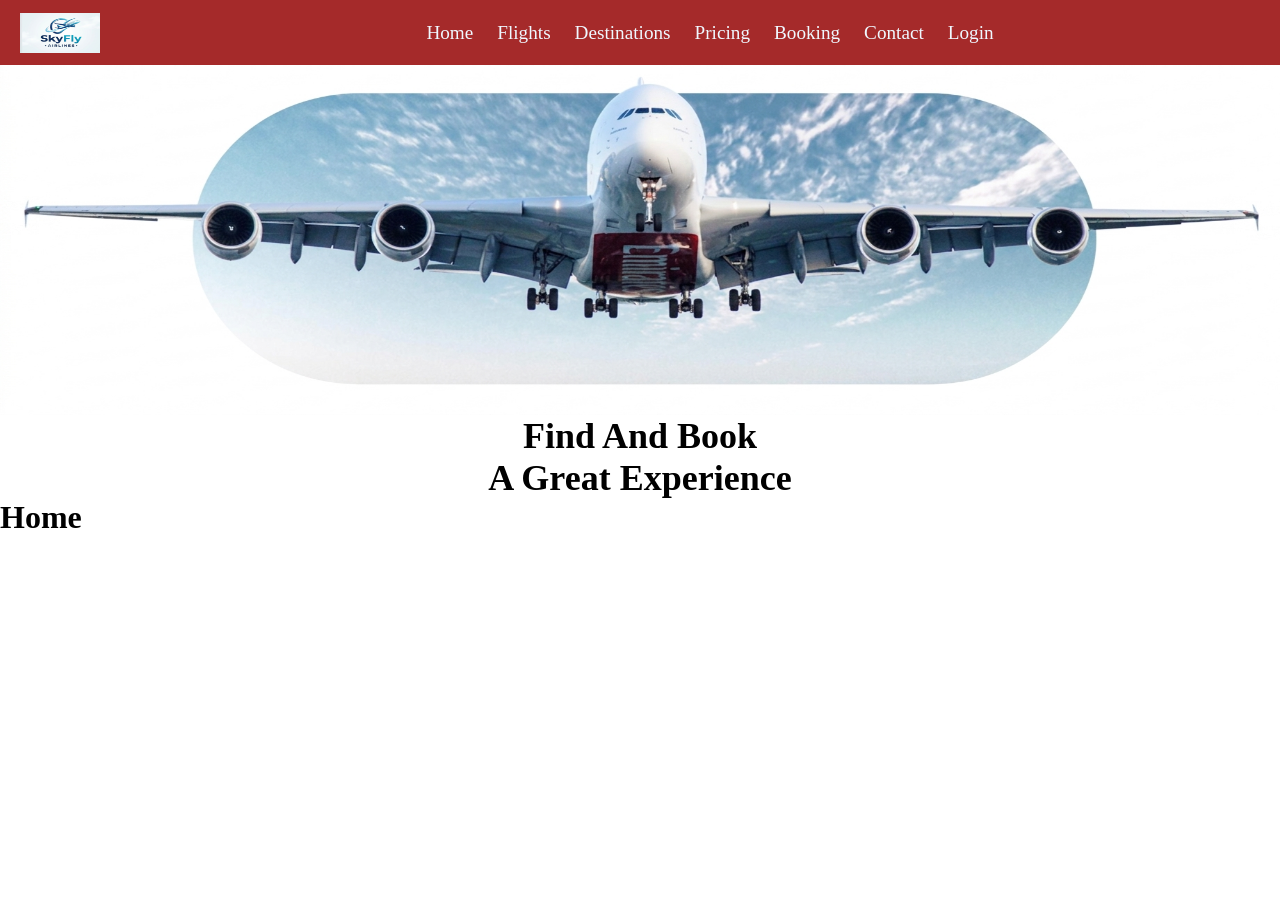
==== index.html @ 4ef372ad "hero section added" ====
<!DOCTYPE html>
<html lang="en">
<head>
    <meta charset="UTF-8">
    <meta name="viewport" content="width=device-width, initial-scale=1.0">
    <title>Document</title>
    <link rel="stylesheet" href="nav-css.css">
</head>
<body>
    <header class="header">
    <nav>
    <img class="h-im" src="images/Gemini_Generated_Image_tm512btm512btm51.png" alt="">
        <ul >
            <li><a href="index.html">Home</a></li>
            <li><a href="Flights.html">Flights</a></li>
            <li><a href="destinations.html">Destinations</a></li>
            <li><a href="pricing.html">Pricing</a></li>
            <li><a href="booking.html">Booking</a></li>
            <li><a href="contack.html">Contact</a></li>
            <li><a href="login.html">Login</a></li>
        </ul>
        
    </nav>
</header>
        <section class="hero">
            <div class="hero-img"><img src="images/airlines.png" alt=""></div>
            <div class="hero-txt"><h2>Find And Book <br>A Great Experience</h2></div>
        </section>

    <h1>Home</h1>
    <main>

    </main>
    <footer>

    </footer>
</body>
</html>
---- nav-css.css ----
nav ul{
display: flex;
list-style: none;
justify-content: center;
margin: auto;
height: 50px;
align-items: center;

}

nav ul li{
    margin: 12px;
    font-size: larger;

}
nav{
    display: flex;
    align-items: center;
    height:65px;
    background-color: brown;
    width: 100%;
    margin: 0px;
}
nav ul li a{
    text-decoration: none;
     color: aliceblue;
    
}


.h-im{
    height:40px;
    width: 80px;
    margin-left: 20px;
}

nav ul li:hover{
    background-color: rgb(131, 129, 129);
    
}

*{
 margin: 0;
}
.hero{
    display: flex;
    flex-direction: column;
}
.hero-img{
    flex: 1;
    display: flex;
    width: 100%;
    justify-content: center;


}
.hero-txt{
    flex: 1;
    text-align: center;
    font-size: x-large;

}

 section div img{
    height: 350px;
    width: 1400px
    
 }
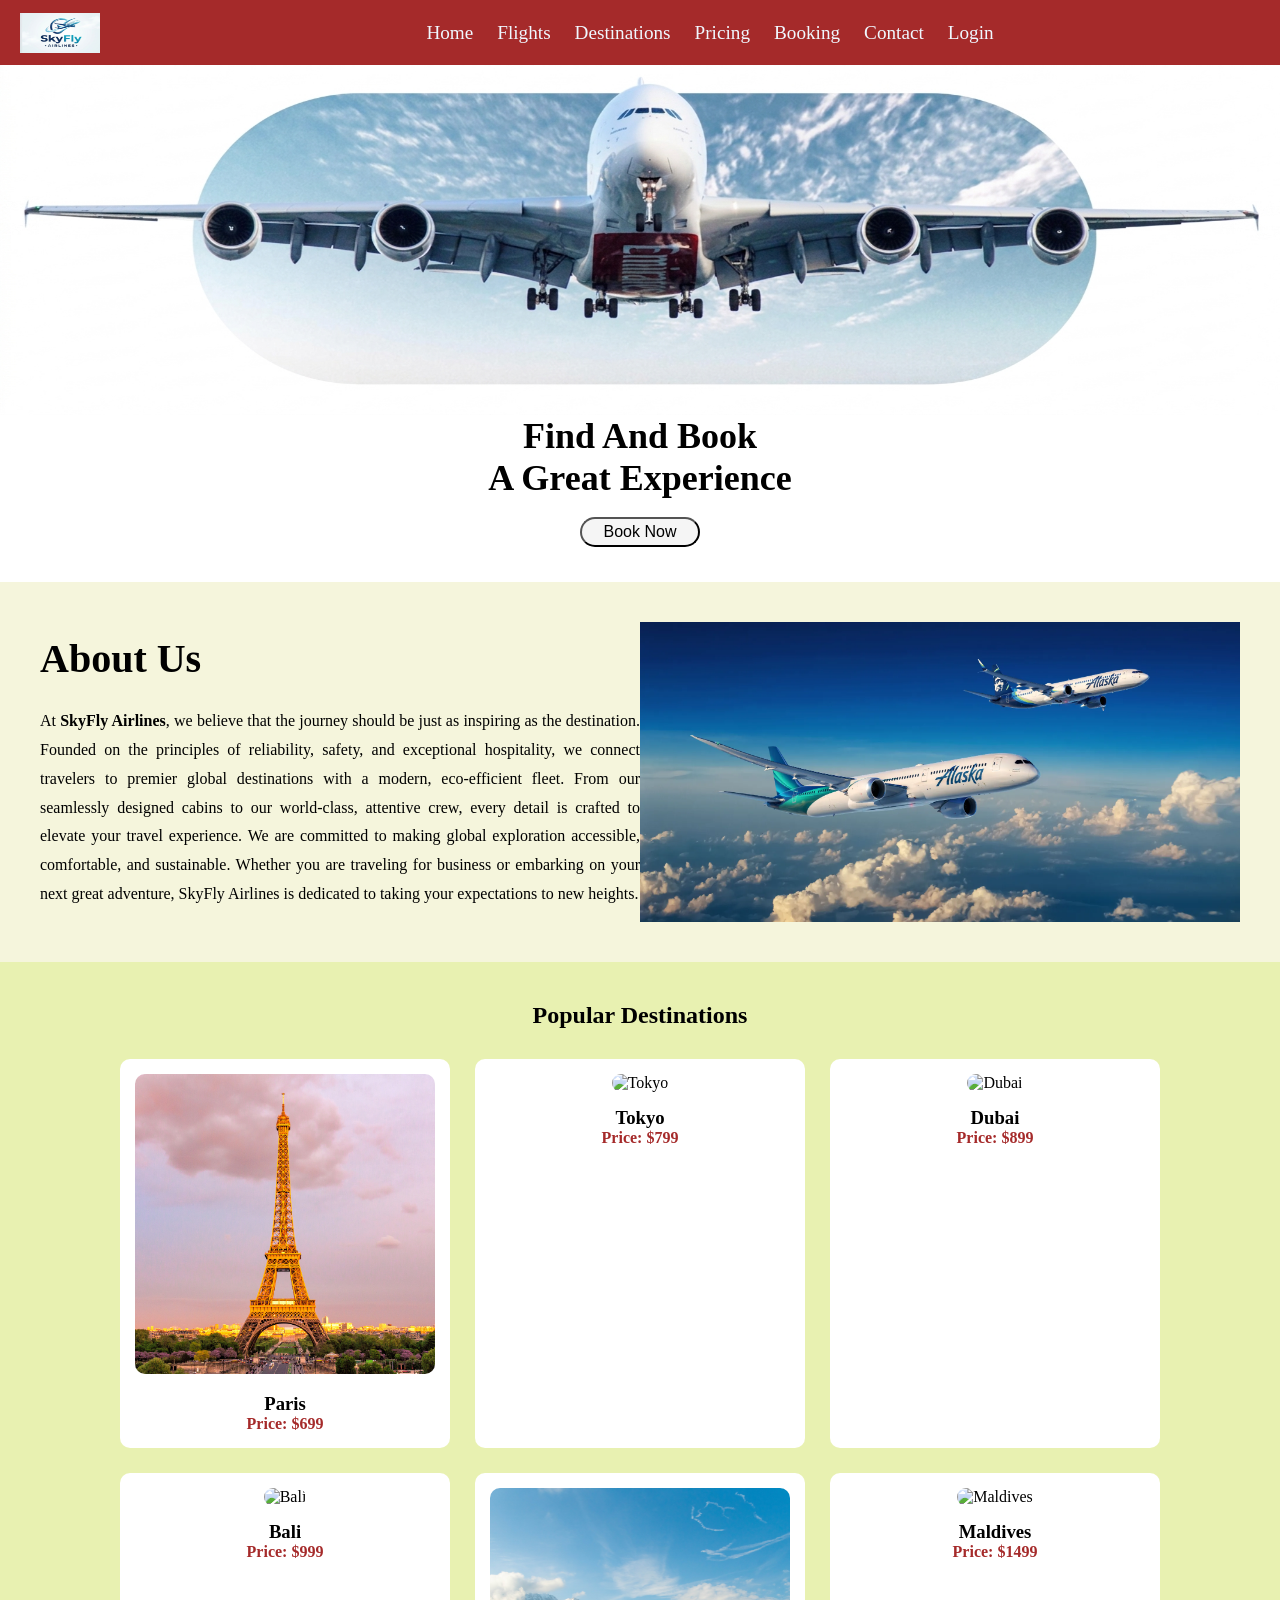
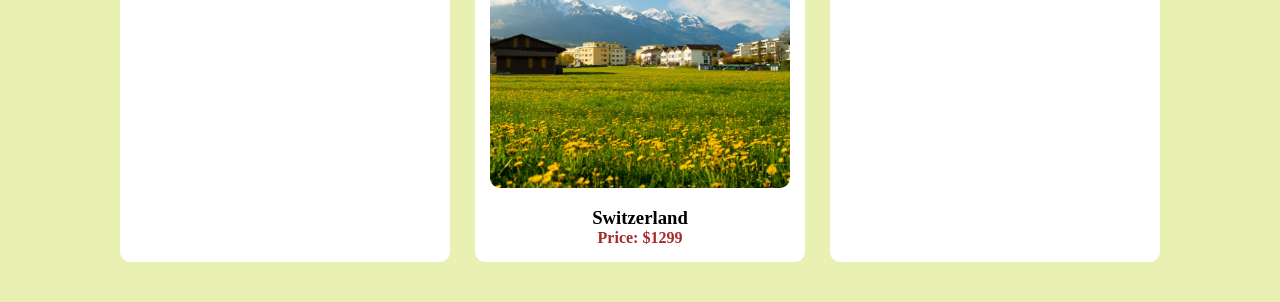
==== commit 42a6633f: "about and destination added" ====
--- a/index.html
+++ b/index.html
@@ -24,10 +24,68 @@
 </header>
         <section class="hero">
             <div class="hero-img"><img src="images/airlines.png" alt=""></div>
-            <div class="hero-txt"><h2>Find And Book <br>A Great Experience</h2></div>
+            <div class="hero-txt"><h2>Find And Book <br>A Great Experience</h2>
+            <button>Book Now</button></div>
         </section>
 
-    <h1>Home</h1>
+        <section class="about">
+
+            <div class="about-txt">
+                <h1>About Us</h1>
+                <p>At <strong>SkyFly Airlines</strong>, we believe that the journey should be just as inspiring as the destination. Founded on the principles of reliability, safety, and exceptional hospitality, we connect travelers to premier global destinations with a modern, eco-efficient fleet. From our seamlessly designed cabins to our world-class, attentive crew, every detail is crafted to elevate your travel experience. We are committed to making global exploration accessible, comfortable, and sustainable. Whether you are traveling for business or embarking on your next great adventure, SkyFly Airlines is dedicated to taking your expectations to new heights.</p>
+            </div>
+
+            <div class="about-img"><img src="images/329969_ASA_78710_73710_IF08099_HR_0126.jpg" alt=""></div>
+
+        </section>
+
+        <section class="destination">
+    <h1>Popular Destinations</h1>
+
+    <div class="destination-container">
+
+        <div class="card">
+            <img src="images/paris.png" alt="Paris">
+            <h3>Paris</h3>
+            <p>Price: $699</p>
+        </div>
+
+        <div class="card">
+            <img src="images/tokyo.png" alt="Tokyo">
+            <h3>Tokyo</h3>
+            <p>Price: $799</p>
+        </div>
+
+        <div class="card">
+            <img src="images/dubai.png" alt="Dubai">
+            <h3>Dubai</h3>
+            <p>Price: $899</p>
+        </div>
+
+        <div class="card">
+            <img src="images/bali.png" alt="Bali">
+            <h3>Bali</h3>
+            <p>Price: $999</p>
+        </div>
+
+        <div class="card">
+            <img src="images/Switzerlan.png" alt="Switzerland">
+            <h3>Switzerland</h3>
+            <p>Price: $1299</p>
+        </div>
+
+        <div class="card">
+            <img src="images/maldives.png" alt="Maldives">
+            <h3>Maldives</h3>
+            <p>Price: $1499</p>
+        </div>
+
+    </div>
+</section>
+<section class="flight">
+    
+</section>
+
     <main>
 
     </main>
--- a/nav-css.css
+++ b/nav-css.css
@@ -64,5 +64,95 @@
  section div img{
     height: 350px;
     width: 1400px
+ }
+
+  section div button{
+    background-color: whitesmoke;
+    border-radius: 30px;
+    cursor: pointer;
+    height: 30px;
+    width: 120px;
+    font-size: medium;
+    margin-top: 18px;
+  }
+  section div button:hover{
+    background-color: cornflowerblue;
+    color: aliceblue;
+  }
+
+  .about{
+    display: flex;
+    align-items: center;
+    padding: 40px;
+    background-color: beige;
+    margin-top: 35px;
+}
+
+.about-txt{
+    flex: 1;
+}
+
+.about-txt h1{
+    font-size: 40px;
+    margin-bottom: 25px;
+}
+
+.about-txt p{
+    max-width: 600px;
+    text-align: justify;
+    line-height: 1.8;
     
- }+}
+
+.about-img{
+    flex: 1;
+    display: flex;
+    justify-content: center;
+}
+
+.about-img img{
+    width: 600px;
+    height: 300px;
+    object-fit: cover;
+}
+
+.destination{
+    padding: 40px;
+    background-color: #e8f1b1;
+}
+
+.destination h1{
+    text-align: center;
+    margin-bottom: 30px;
+}
+
+.destination-container{
+    display: grid;
+    grid-template-columns: repeat(3, 330px);
+    justify-content: center;
+    gap: 25px;
+}
+
+.card{
+    background-color: white;
+    text-align: center;
+    padding: 15px;
+    border-radius: 10px;
+    width: 300px;
+}
+
+.card img{
+    width: 300px;
+    height: 300px;
+    object-fit: cover;
+    border-radius: 10px;
+}
+
+.card h3{
+    margin-top: 15px;
+}
+
+.card p{
+    color: brown;
+    font-weight: bold;
+}
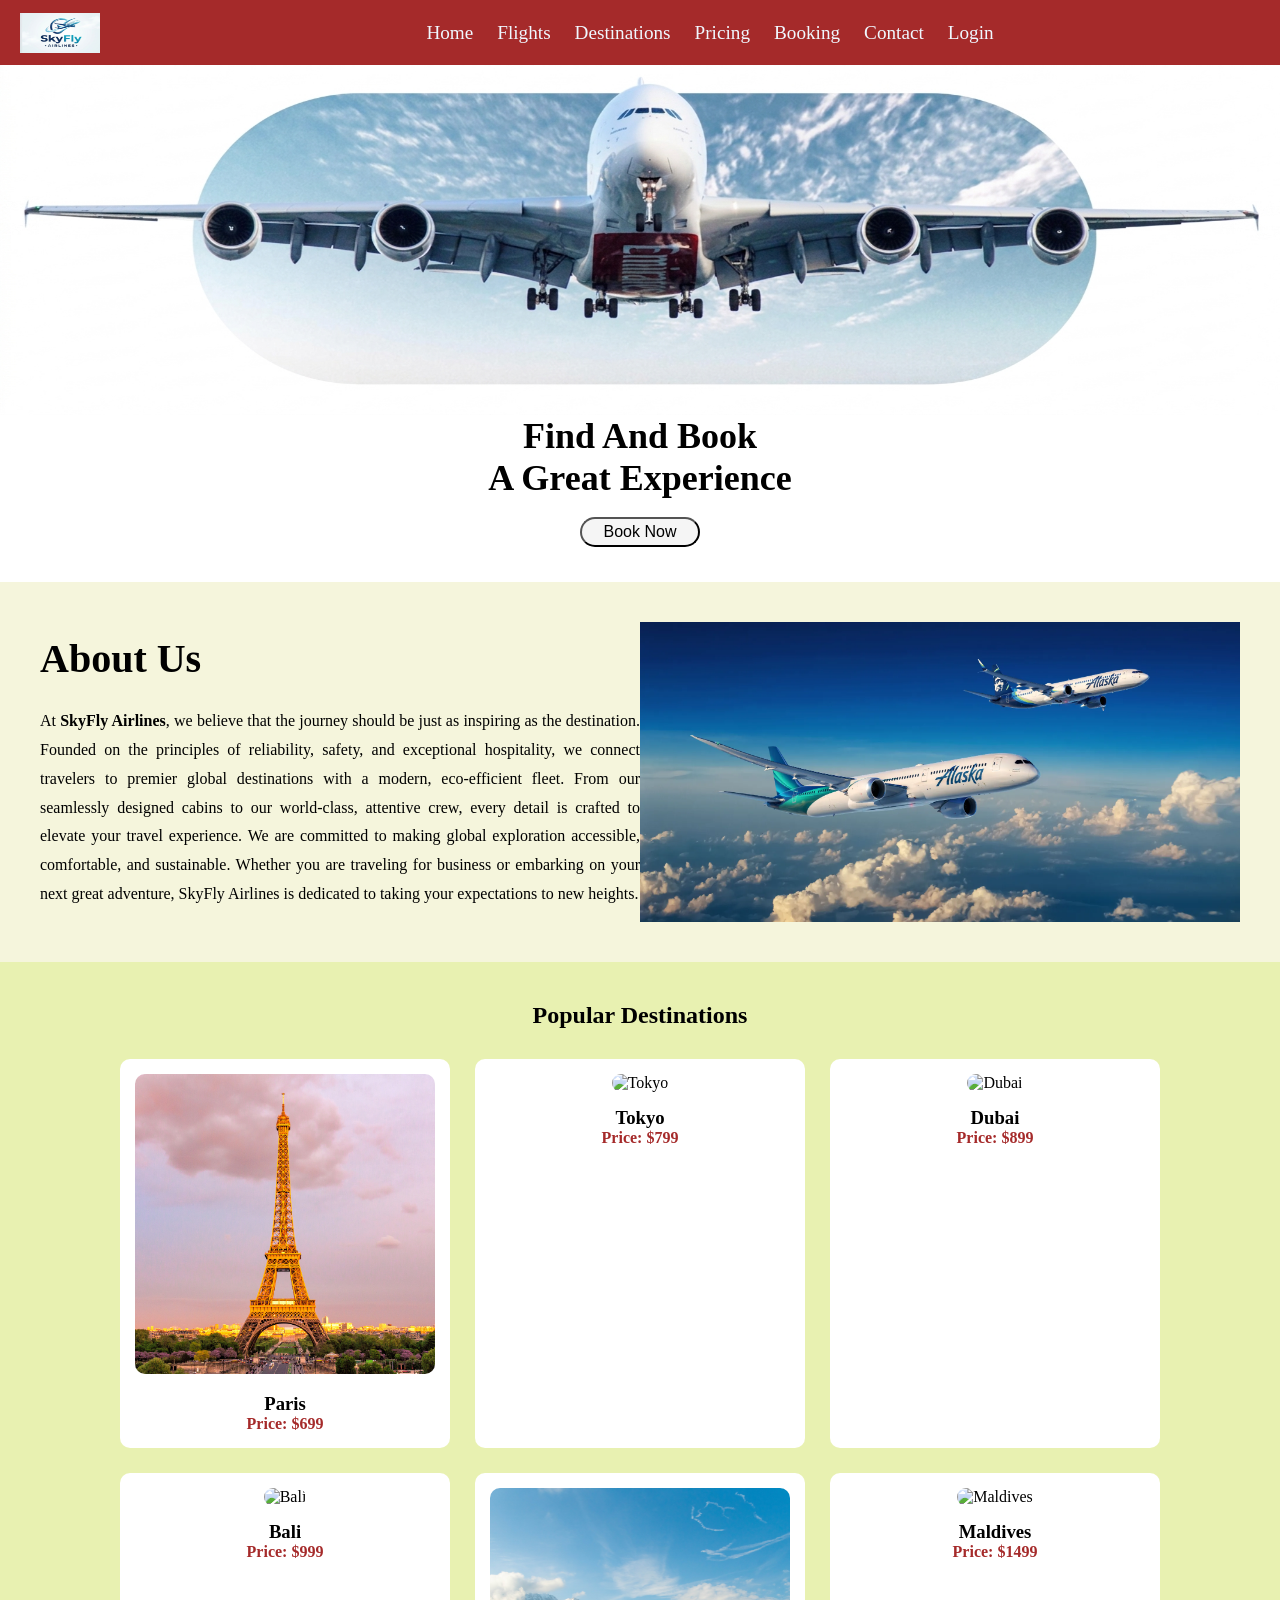
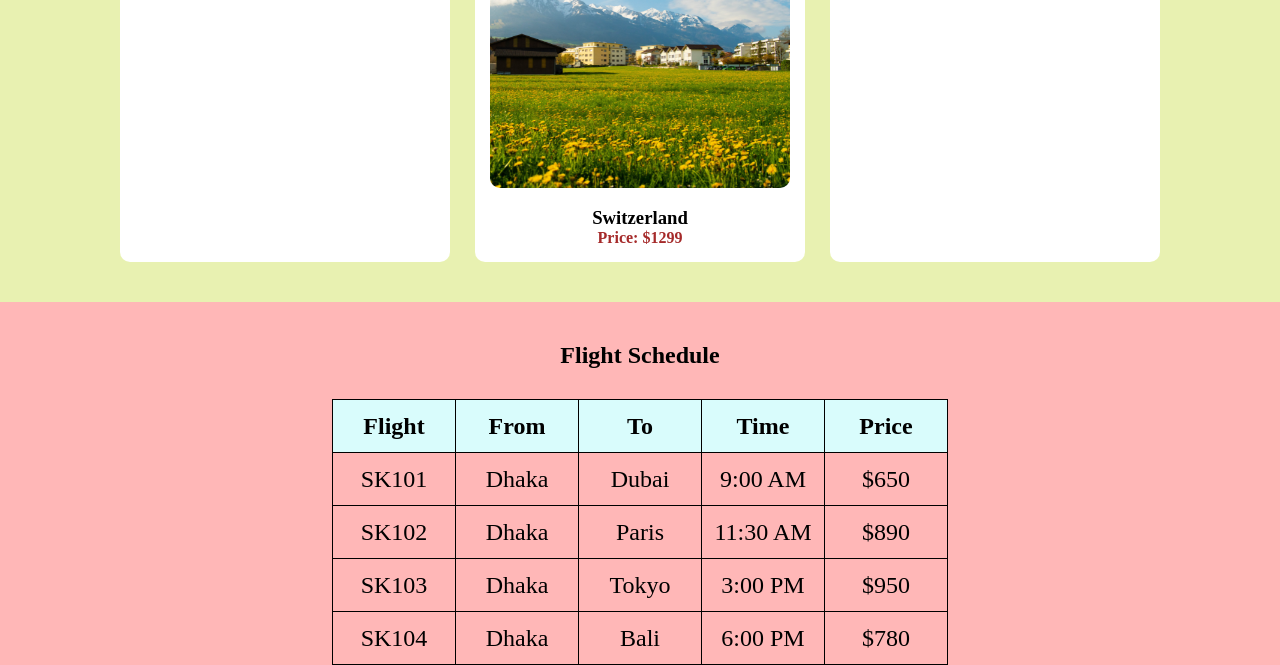
==== commit 4b5bdbf5: "flight schedule added" ====
--- a/index.html
+++ b/index.html
@@ -81,9 +81,51 @@
         </div>
 
     </div>
-</section>
-<section class="flight">
-    
+         </section>
+
+<section class="st">
+    <h1 id="th1">Flight Schedule</h1>
+    <table class="table">
+        <thead>
+            <tr>
+                <th>Flight</th>
+                <th>From</th>
+                <th>To</th>
+                <th>Time</th>
+                <th>Price</th>
+            </tr>
+        </thead>
+        <tbody>
+            <tr>
+                <td>SK101</td>
+                <td>Dhaka</td>
+                <td>Dubai</td>
+                <td>9:00 AM</td>
+                <td>$650</td>
+            </tr>
+            <tr>
+                <td>SK102</td>
+                <td>Dhaka</td>
+                <td>Paris</td>
+                <td>11:30 AM</td>
+                <td>$890</td>
+            </tr>
+            <tr>
+                <td>SK103</td>
+                <td>Dhaka</td>
+                <td>Tokyo</td>
+                <td>3:00 PM</td>
+                <td>$950</td>
+            </tr>
+            <tr>
+                <td>SK104</td>
+                <td>Dhaka</td>
+                <td>Bali</td>
+                <td>6:00 PM</td>
+                <td>$780</td>
+            </tr>
+        </tbody>
+    </table>
 </section>
 
     <main>
--- a/nav-css.css
+++ b/nav-css.css
@@ -102,6 +102,7 @@
     text-align: justify;
     line-height: 1.8;
     
+    
 }
 
 .about-img{
@@ -155,4 +156,33 @@
 .card p{
     color: brown;
     font-weight: bold;
-}+}
+
+th, td{
+    border: 1px rgb(0, 0, 0) solid;
+    width: 120px;
+    height: 50px;
+    text-align: center;
+    font-size: 1.5rem;
+    
+}
+th{
+    background-color: rgb(217, 252, 252);
+}
+
+.table{
+    border-collapse: collapse;
+    margin-top: 30px;
+}
+
+.st{
+    display: grid;
+    justify-content: center;
+    background-color: rgb(255, 183, 183);
+}
+
+#th1{
+    text-align: center;
+    margin-top: 40px;
+}
+
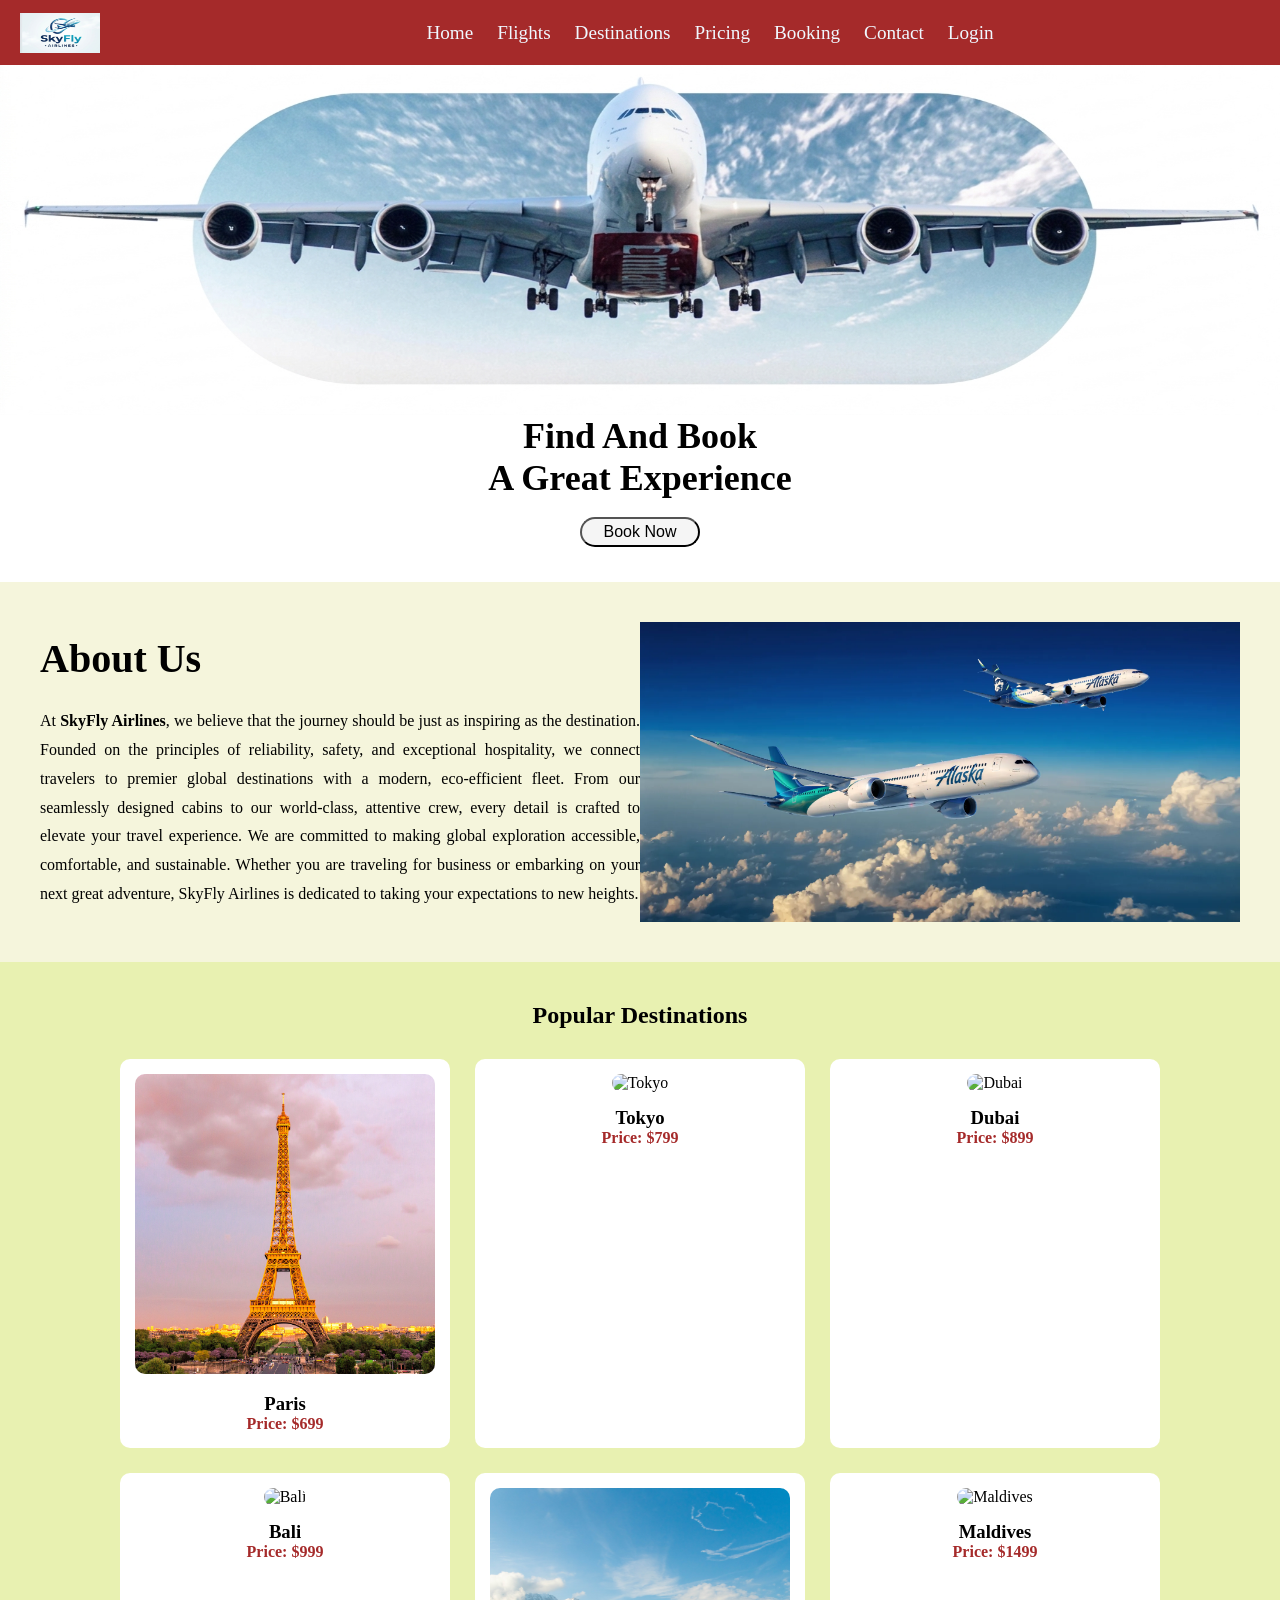
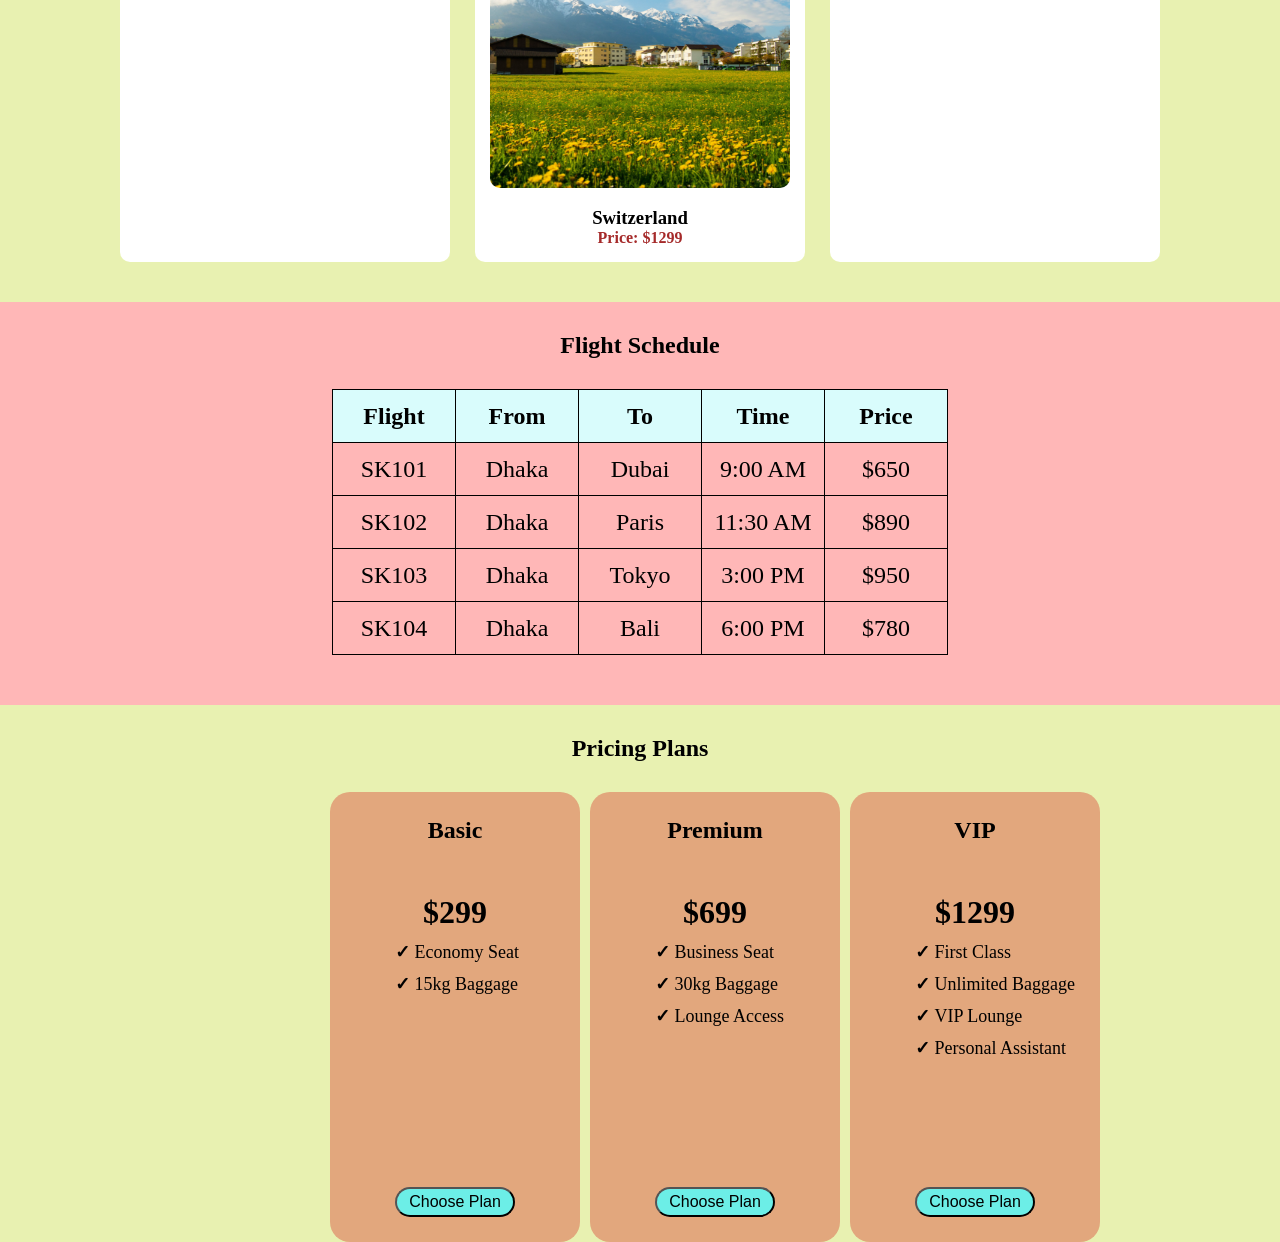
==== commit ef5248c8: "pricing section added" ====
--- a/index.html
+++ b/index.html
@@ -128,9 +128,47 @@
     </table>
 </section>
 
-    <main>
+         <section class="pricing">
+            <h1>Pricing Plans</h1>
+            <div class="pricing-container">
 
-    </main>
+                    <div class="price-card">
+                        <h1>Basic</h1>
+                        <h2>$299</h2>
+                        <ul>
+                            <li>Economy Seat </li>
+                            <li>15kg Baggage</li>
+                        </ul>
+                        <button>Choose Plan</button>
+                    </div>
+
+                    <div class="price-card">
+                        <h1>Premium</h1>
+                        <h2>$699</h2>
+                        <ul>
+                            <li>Business Seat </li>
+                            <li>30kg Baggage </li>
+                            <li>Lounge Access</li>
+                        </ul>
+                        <button>Choose Plan</button>
+                    </div>
+
+                    <div class="price-card">
+                        <h1>VIP</h1>
+                        <h2>$1299</h2>
+                        <ul>
+                            <li>First Class </li>
+                            <li>Unlimited Baggage </li>
+                            <li>VIP Lounge </li>
+                            <li>Personal Assistant</li>
+                        </ul>
+                         <button>Choose Plan</button>  
+                    </div>
+
+            </div>
+         </section>
+
+
     <footer>
 
     </footer>
--- a/nav-css.css
+++ b/nav-css.css
@@ -173,6 +173,7 @@
 .table{
     border-collapse: collapse;
     margin-top: 30px;
+    margin-bottom: 50px;
 }
 
 .st{
@@ -183,6 +184,65 @@
 
 #th1{
     text-align: center;
+    margin-top: 30px;
+}
+
+.pricing{
+    text-align: center;
+    background-color: #e8f1b1;
+    padding-top: 30px;
+}
+.pricing-container{
+    display: grid;
+    grid-template-columns: repeat(3, 100px);
+    justify-content: center;
+    gap: 160px;
+    margin-top: 30px;
+}
+
+
+.price-card{
+    background-color: rgb(226, 167, 125);
+    border-radius: 20px;
+    padding: 25px;
+    width: 200px;
+    height: 400px;
+    display: flex;
+    flex-direction: column;
+}
+
+ .price-card h1{
+    text-align: center;
+    margin-bottom: 10px;
+}
+ 
+ .price-card button{
+    margin-top: auto;
+    margin-left: 40px;
+    background-color: rgb(108, 238, 231);
+
+    
+}
+
+.price-card button:hover{
+    background-color: rgb(245, 132, 132);
+}
+
+.price-card h2{
+    text-align: center;
     margin-top: 40px;
-}
-
+    font-size: xx-large;
+}
+.price-card li{
+    text-align: left;
+    margin-top: 10px;
+    font-size: large;
+    list-style: none;
+    
+}
+
+.price-card li::before{
+    content: "✓ ";
+    color: rgb(0, 0, 0);
+    font-weight: bold;
+}
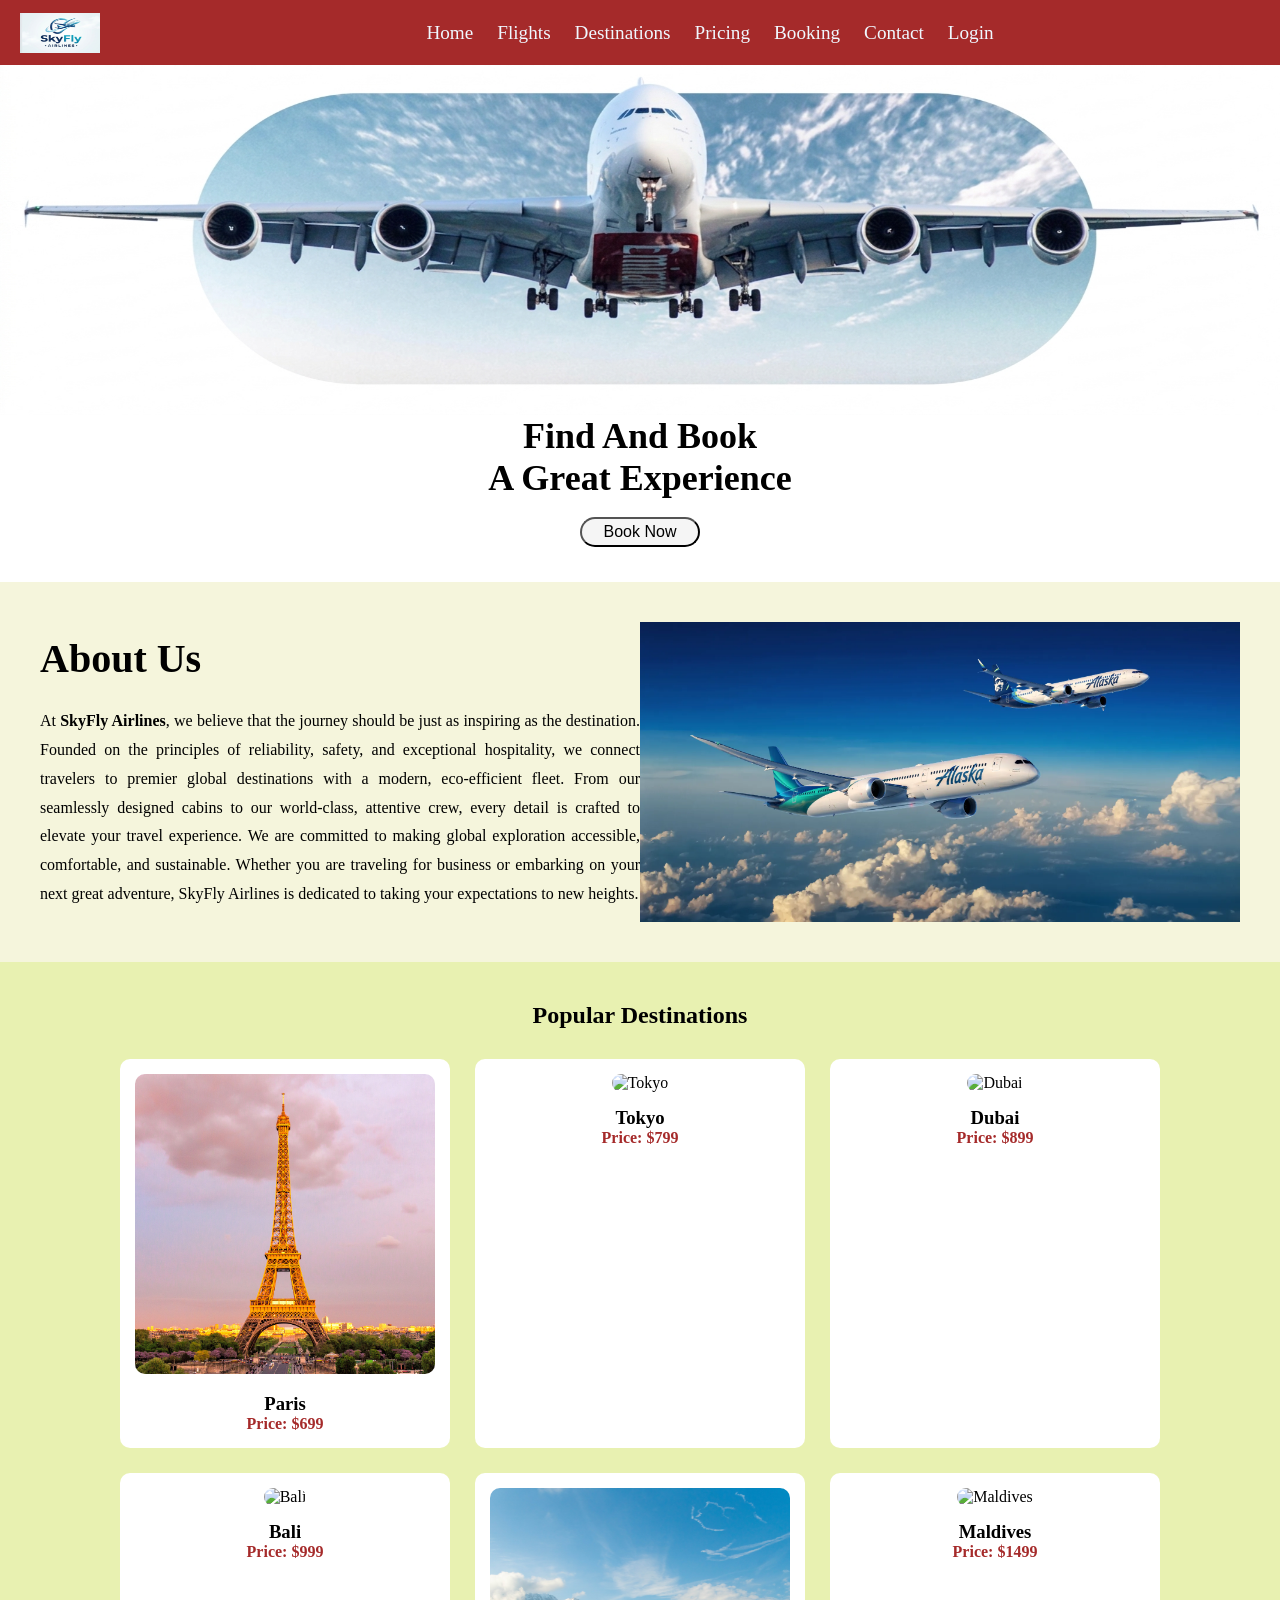
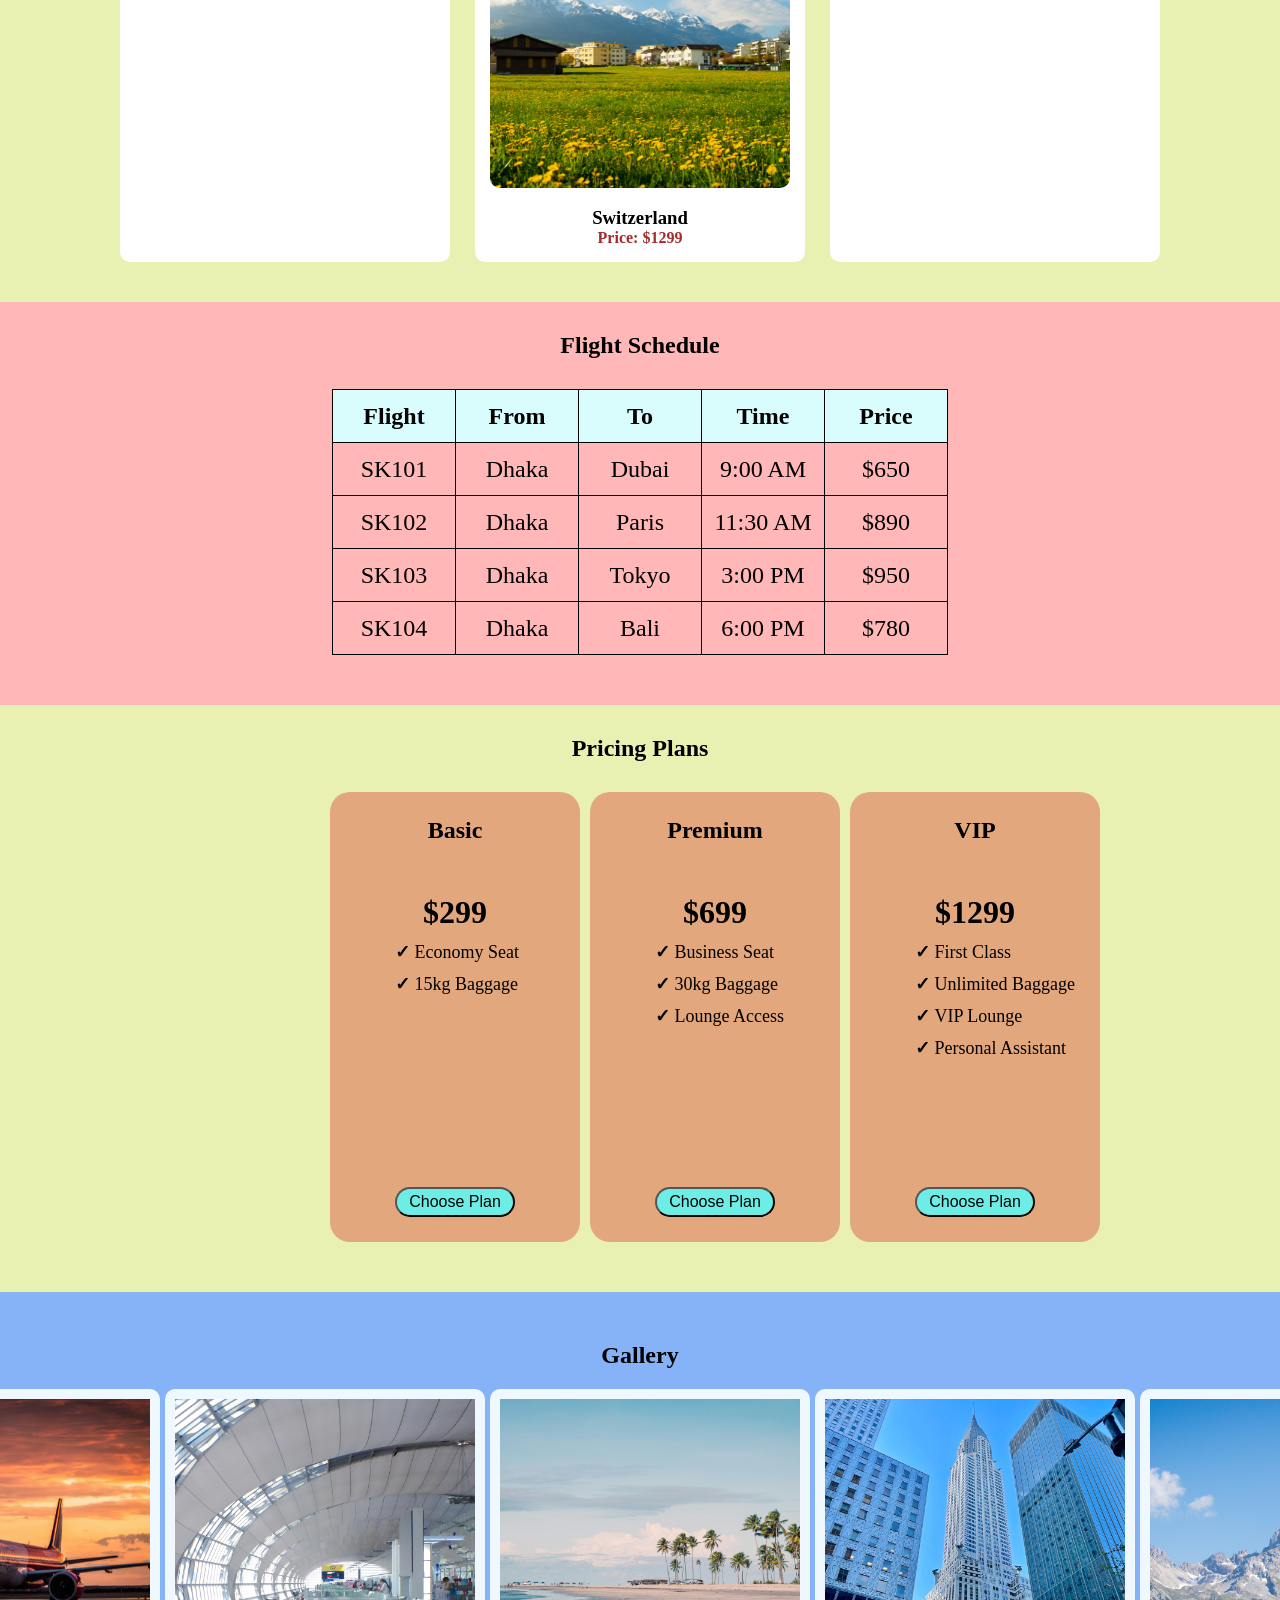
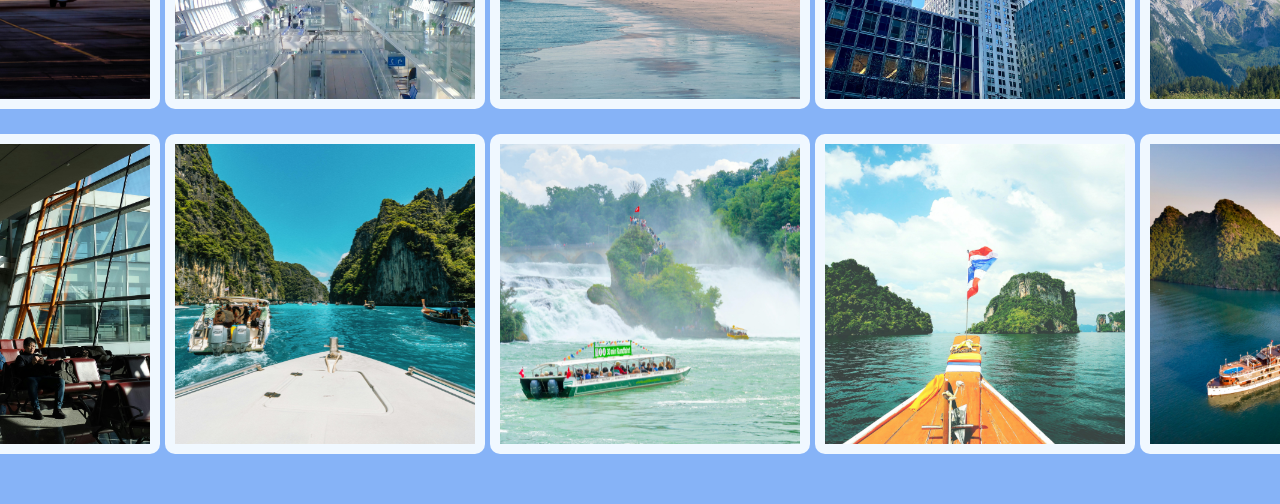
==== commit 7f5f10bf: "gallery section added" ====
--- a/index.html
+++ b/index.html
@@ -3,7 +3,7 @@
 <head>
     <meta charset="UTF-8">
     <meta name="viewport" content="width=device-width, initial-scale=1.0">
-    <title>Document</title>
+    <title>SkyFly Airlines</title>
     <link rel="stylesheet" href="nav-css.css">
 </head>
 <body>
@@ -164,6 +164,22 @@
                         </ul>
                          <button>Choose Plan</button>  
                     </div>
+            </div>
+         </section>
+
+         <section class="gallery">
+            <h1>Gallery</h1>
+            <div class="gallery-1">
+                <div class="gallery-2"><img src="images/usa.png" alt=""></div>
+                <div class="gallery-2"><img src="images/usa(1).png" alt=""></div>
+                <div class="gallery-2"><img src="images/usa(3).png" alt=""></div>
+                <div class="gallery-2"><img src="images/usa(4).png" alt=""></div>
+                <div class="gallery-2"><img src="images/usa(5).png" alt=""></div>
+                <div class="gallery-2"><img src="images/usa(2).png" alt=""></div>
+                <div class="gallery-2"><img src="images/usa(6).png" alt=""></div>
+                <div class="gallery-2"><img src="images/usa(7).png" alt=""></div>
+                <div class="gallery-2"><img src="images/usa(8).png" alt=""></div>
+                <div class="gallery-2"><img src="images/usa(9).png" alt=""></div>
 
             </div>
          </section>
--- a/nav-css.css
+++ b/nav-css.css
@@ -191,6 +191,7 @@
     text-align: center;
     background-color: #e8f1b1;
     padding-top: 30px;
+    padding-bottom: 50px;
 }
 .pricing-container{
     display: grid;
@@ -245,4 +246,37 @@
     content: "✓ ";
     color: rgb(0, 0, 0);
     font-weight: bold;
+}
+
+.gallery{
+    background-color: rgb(134, 179, 247);
+    padding-top: 30px;
+    padding-bottom: 50px;
+}
+
+.gallery h1{
+    text-align: center;
+    padding: 20px;
+}
+
+.gallery-1{
+    display: grid;
+    grid-template-columns: repeat(5, 300px);
+    justify-content: center;
+    gap: 25px;
+}
+.gallery-1 img{
+    width: 300px;
+    height: 300px;
+    object-fit: cover;
+    border-radius: 10px;
+    padding: 10px;
+}
+.gallery-2{
+    background-color: aliceblue;
+    width: 320px;
+    height: 320px;
+    object-fit: cover;
+    border-radius: 10px;
+    
 }
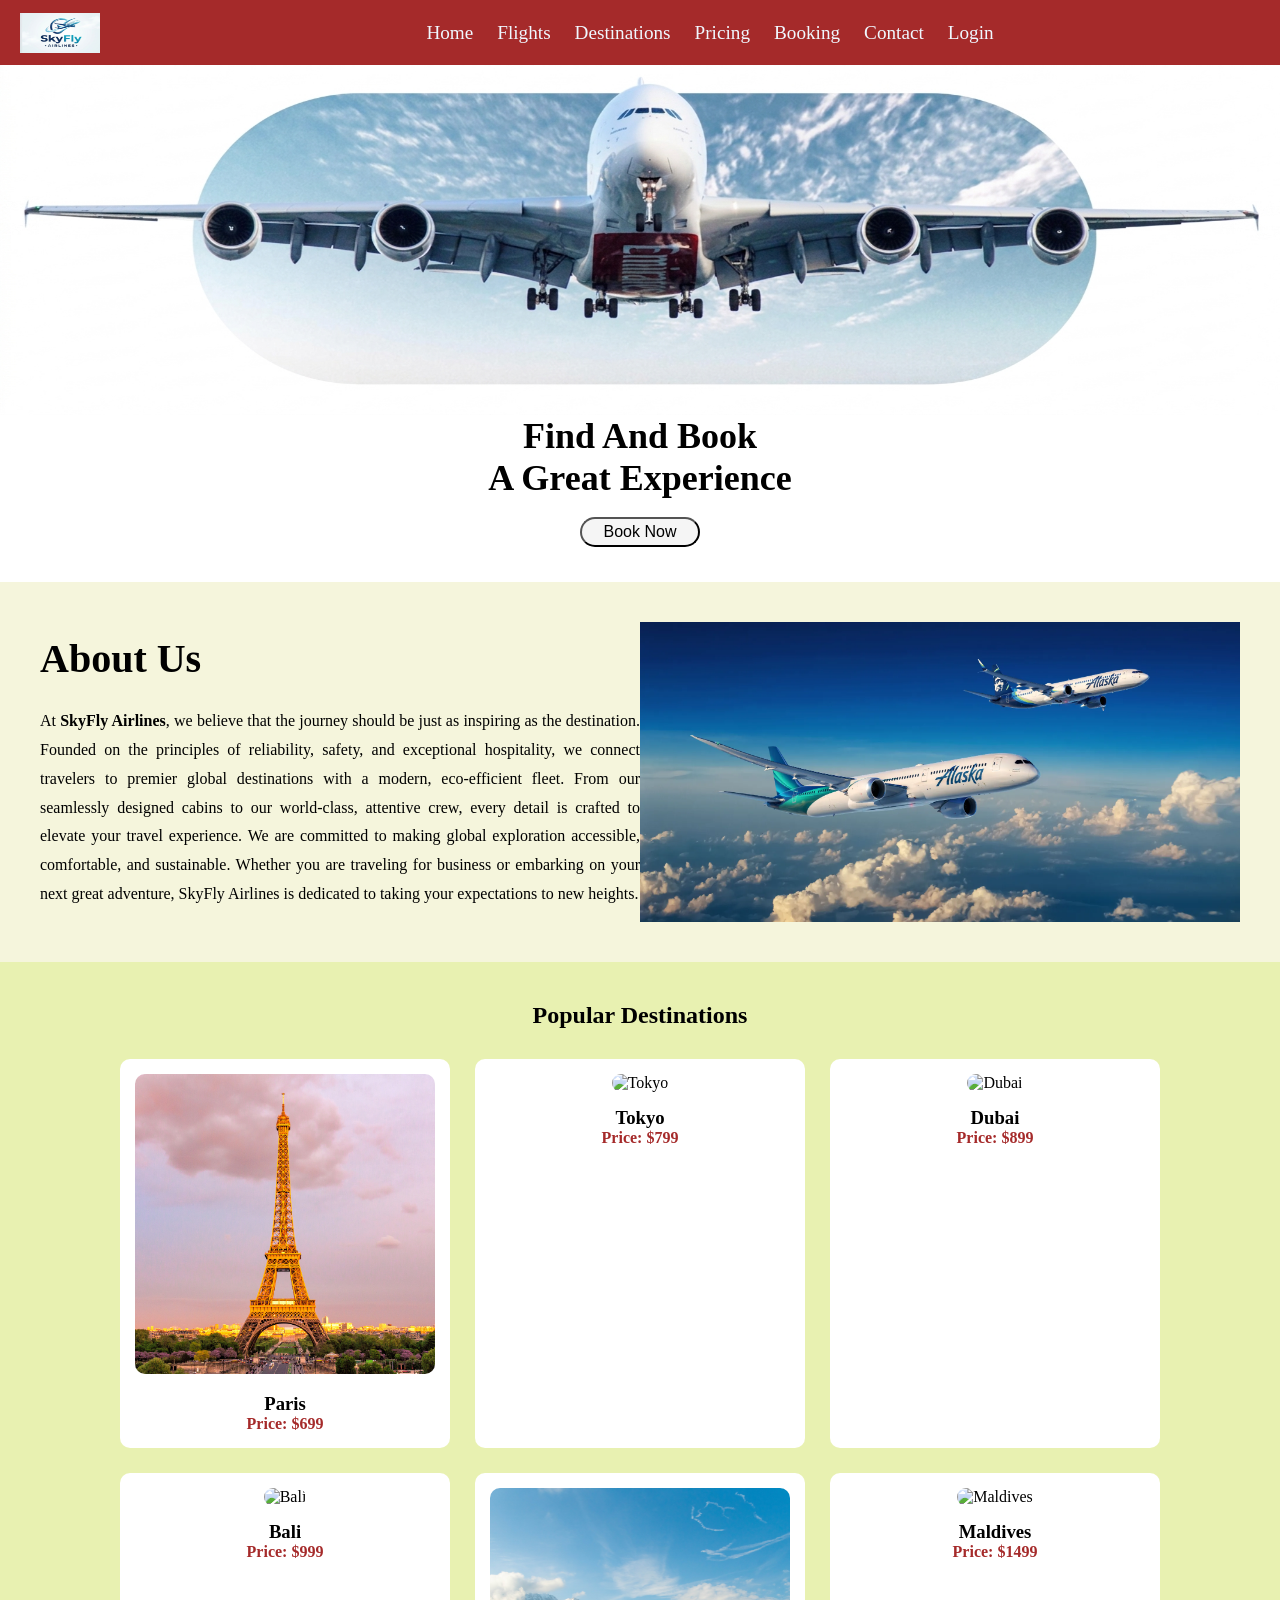
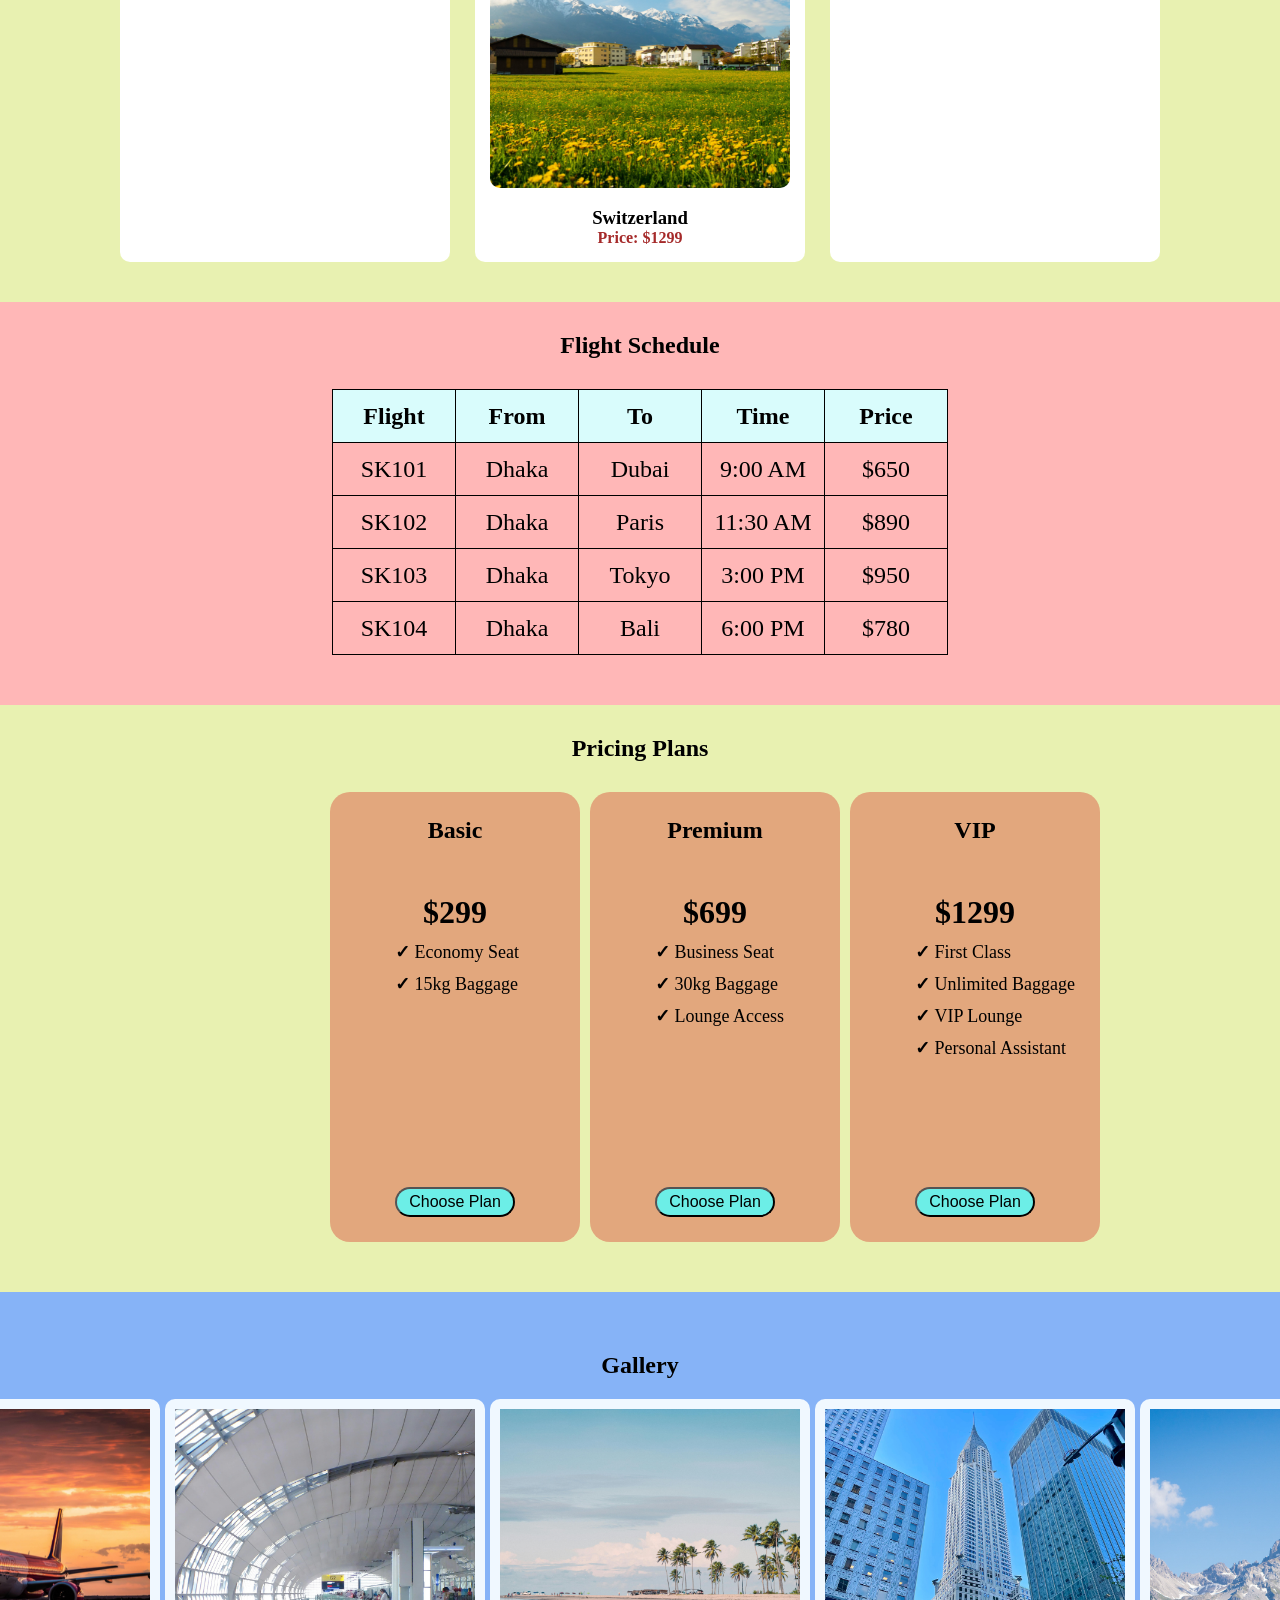
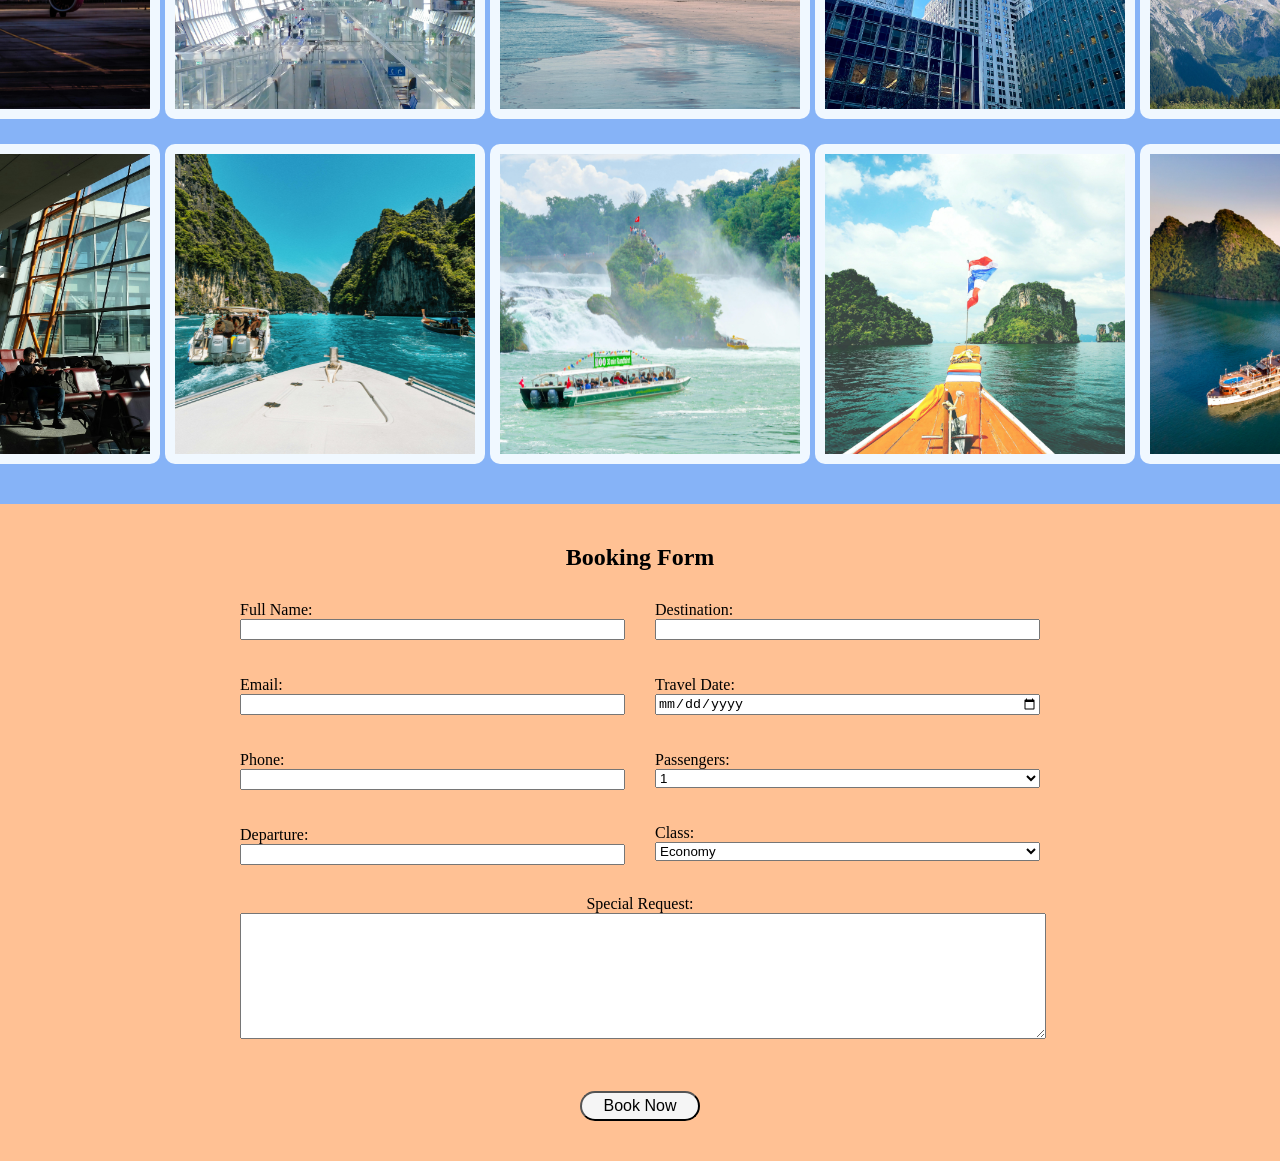
==== commit da2350fc: "booking form" ====
--- a/index.html
+++ b/index.html
@@ -180,9 +180,65 @@
                 <div class="gallery-2"><img src="images/usa(7).png" alt=""></div>
                 <div class="gallery-2"><img src="images/usa(8).png" alt=""></div>
                 <div class="gallery-2"><img src="images/usa(9).png" alt=""></div>
-
             </div>
          </section>
+
+         <section class="form">
+
+    <h1>Booking Form</h1>
+
+    <div class="form-1">
+
+        <div class="left-form">
+            <label>Full Name:</label>
+            <input type="text"><br><br>
+
+            <label>Email:</label>
+            <input type="email"><br><br>
+
+            <label>Phone:</label>
+            <input type="text"><br><br>
+
+            <label>Departure:</label>
+            <input type="text">
+        </div>
+
+        <div class="right-form">
+            <label>Destination:</label>
+            <input type="text"><br><br>
+
+            <label>Travel Date:</label>
+            <input type="date"><br><br>
+
+            <label>Passengers:</label>
+            <select>
+                <option>1</option>
+                <option>2</option>
+                <option>3</option>
+                <option>4</option>
+                <option>5+</option>
+            </select><br><br>
+
+            <label>Class:</label>
+            <select>
+                <option>Economy</option>
+                <option>Premium Economy</option>
+                <option>Business</option>
+                <option>First Class</option>
+            </select>
+        </div>
+
+        <div class="request">
+            <label>Special Request:</label><br>
+            <textarea rows="5" cols="50"></textarea>
+        </div>
+        <div class="request">
+            <button>Book Now</button>
+        </div>
+
+    </div>
+
+</section>
 
 
     <footer>
--- a/nav-css.css
+++ b/nav-css.css
@@ -250,8 +250,7 @@
 
 .gallery{
     background-color: rgb(134, 179, 247);
-    padding-top: 30px;
-    padding-bottom: 50px;
+    padding:40px;
 }
 
 .gallery h1{
@@ -278,5 +277,47 @@
     height: 320px;
     object-fit: cover;
     border-radius: 10px;
-    
+}
+
+.form{
+    background-color: rgb(255,193,148);
+    padding:40px;
+}
+
+.form h1{
+    text-align:center;
+    margin-bottom:30px;
+}
+
+.form-1{
+    display:grid;
+
+    grid-template-columns: repeat(2, 1fr);
+
+    gap:30px;
+
+    width:800px;
+
+    margin:auto;
+}
+
+.left-form,
+.right-form{
+    display:flex;
+    flex-direction:column;
+}
+
+.request{
+    grid-column:1 / 3;
+
+    text-align:center;
+}
+
+.request textarea{
+    width:100%;
+    height:120px;
+}
+
+.request button:hover{
+    background-color: #a095ff;
 }
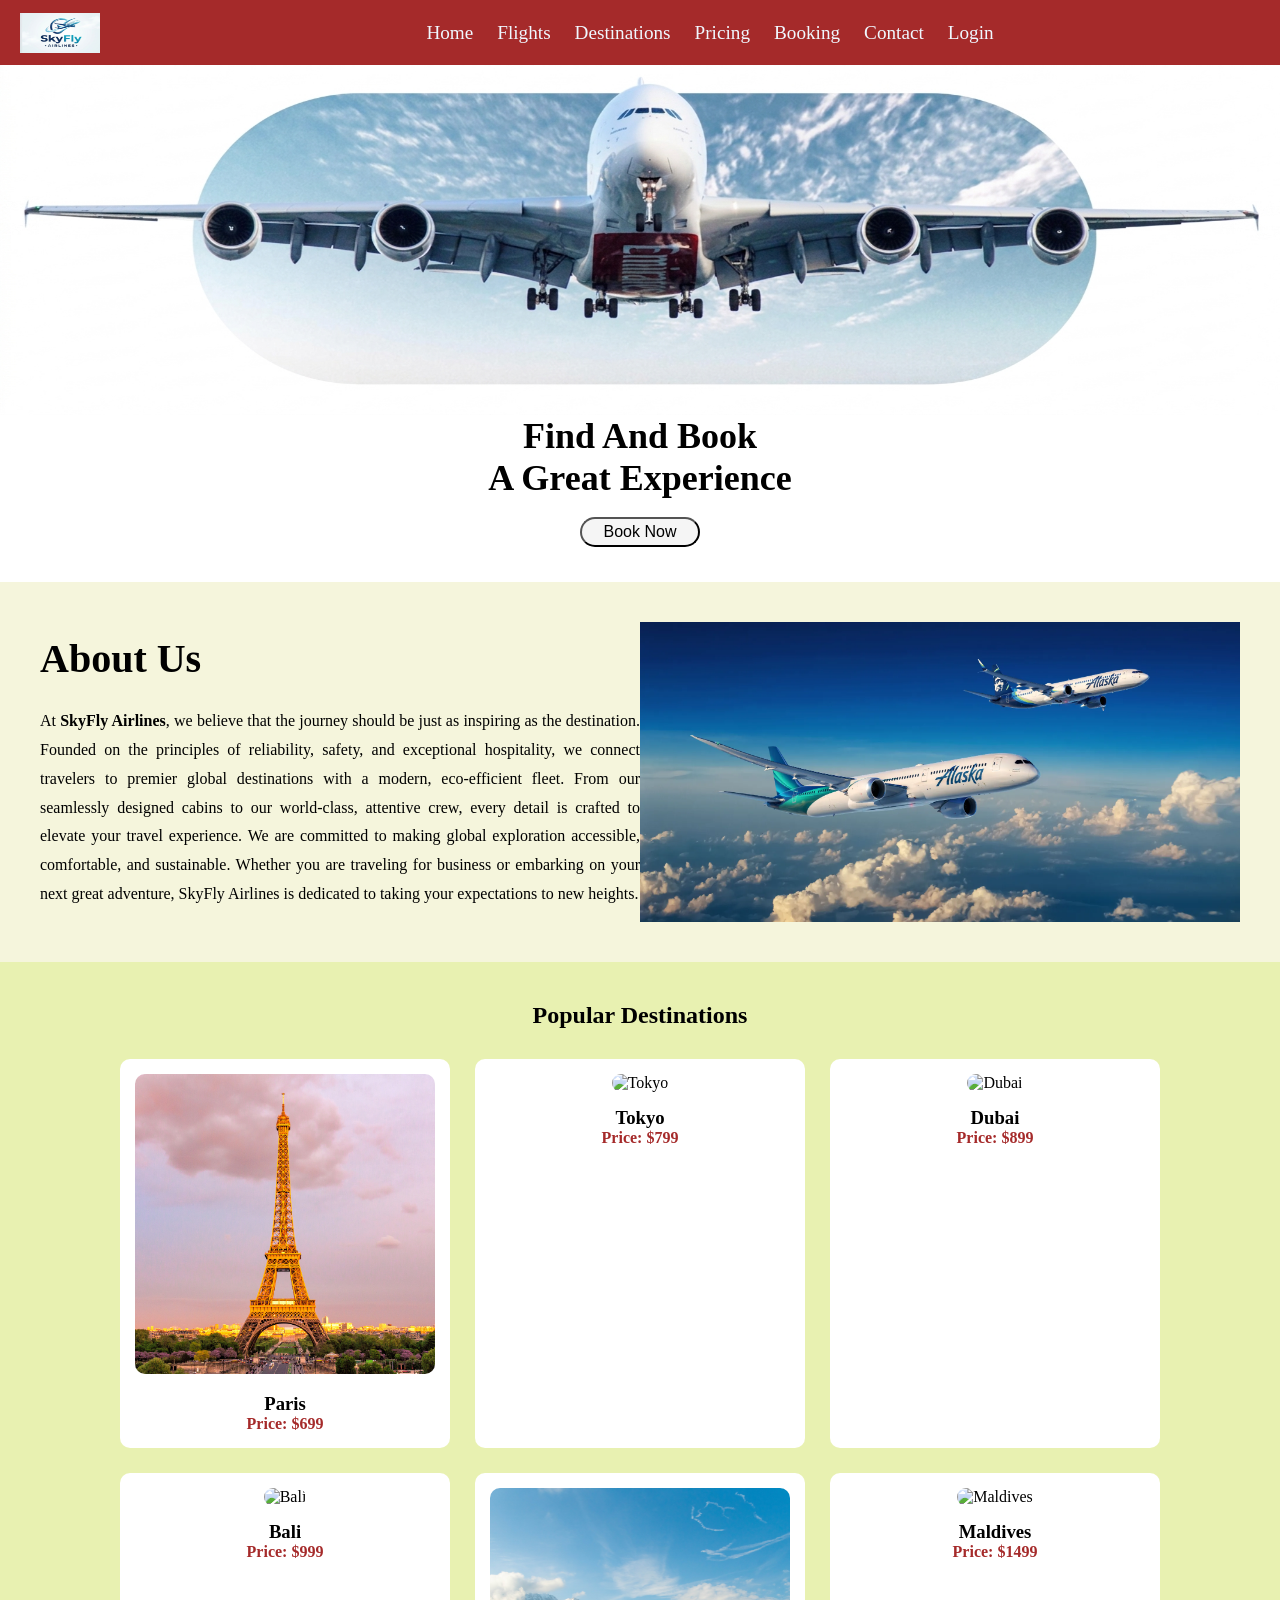
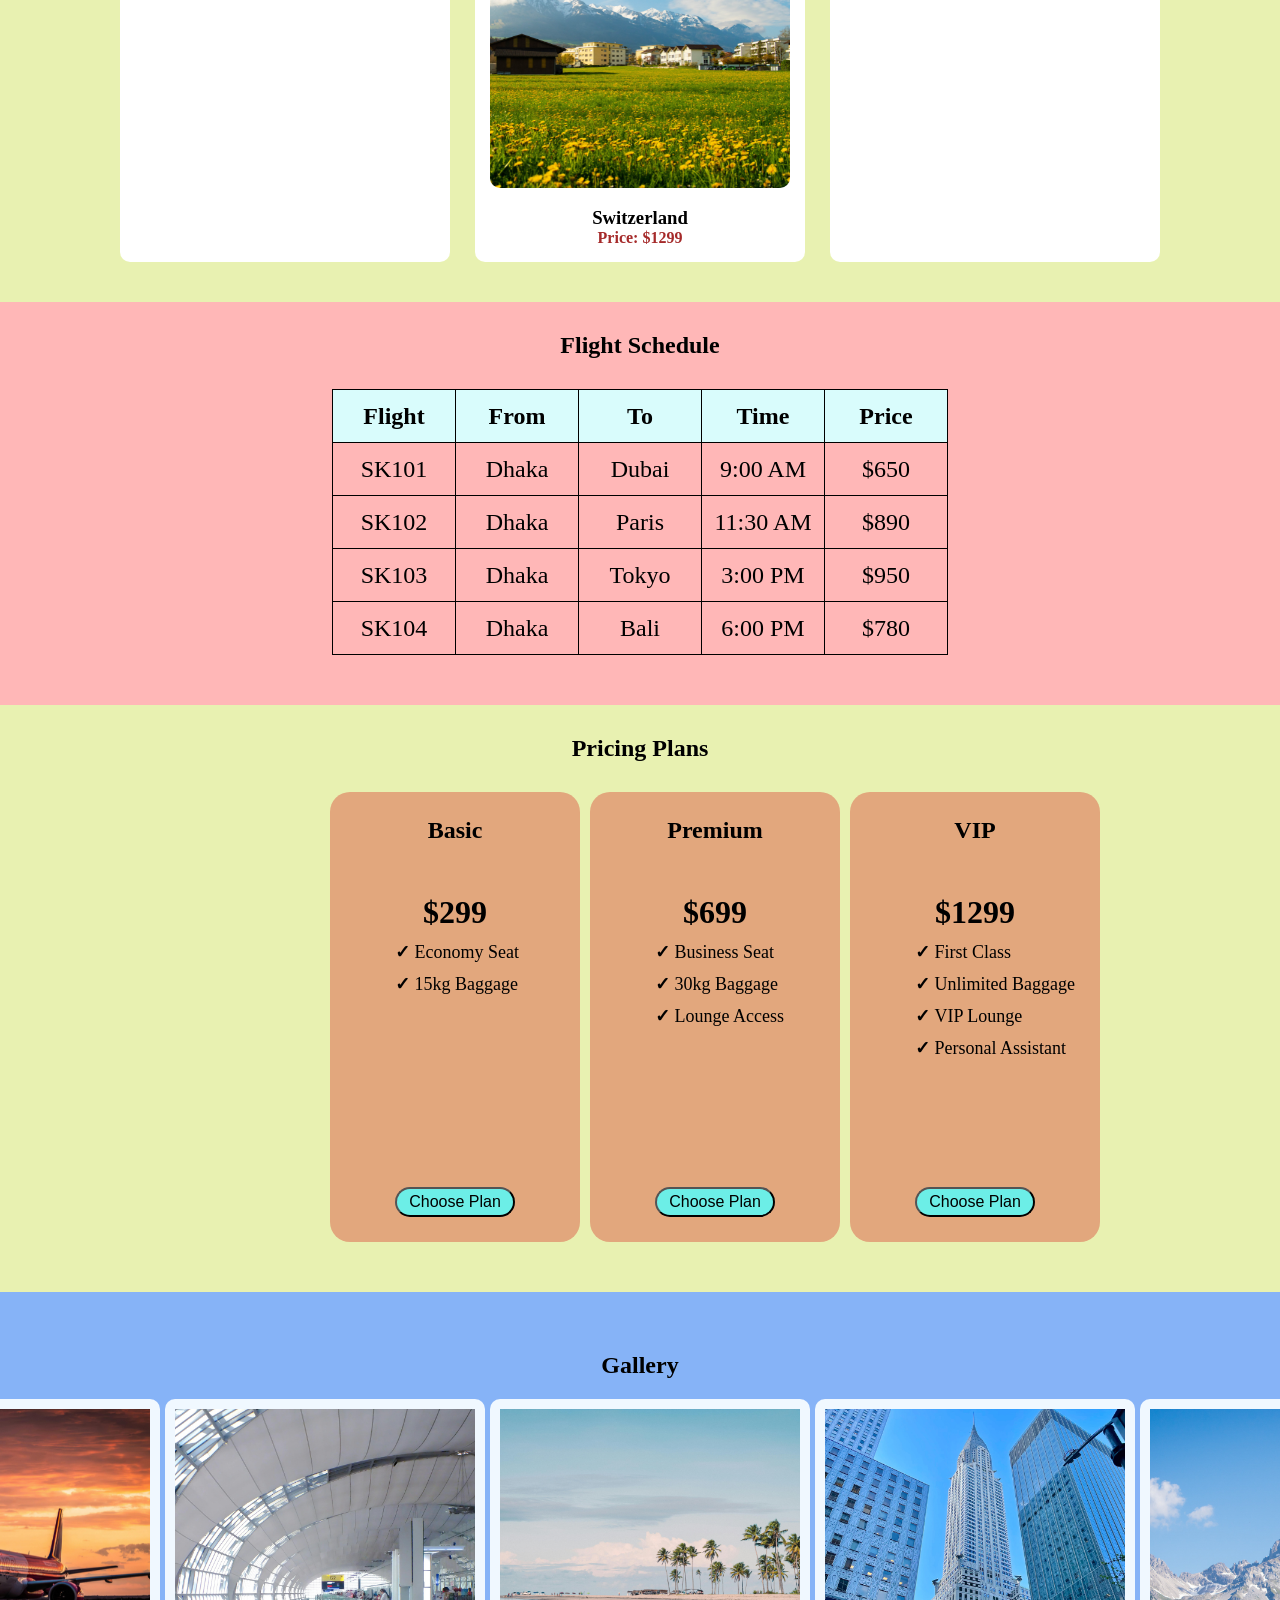
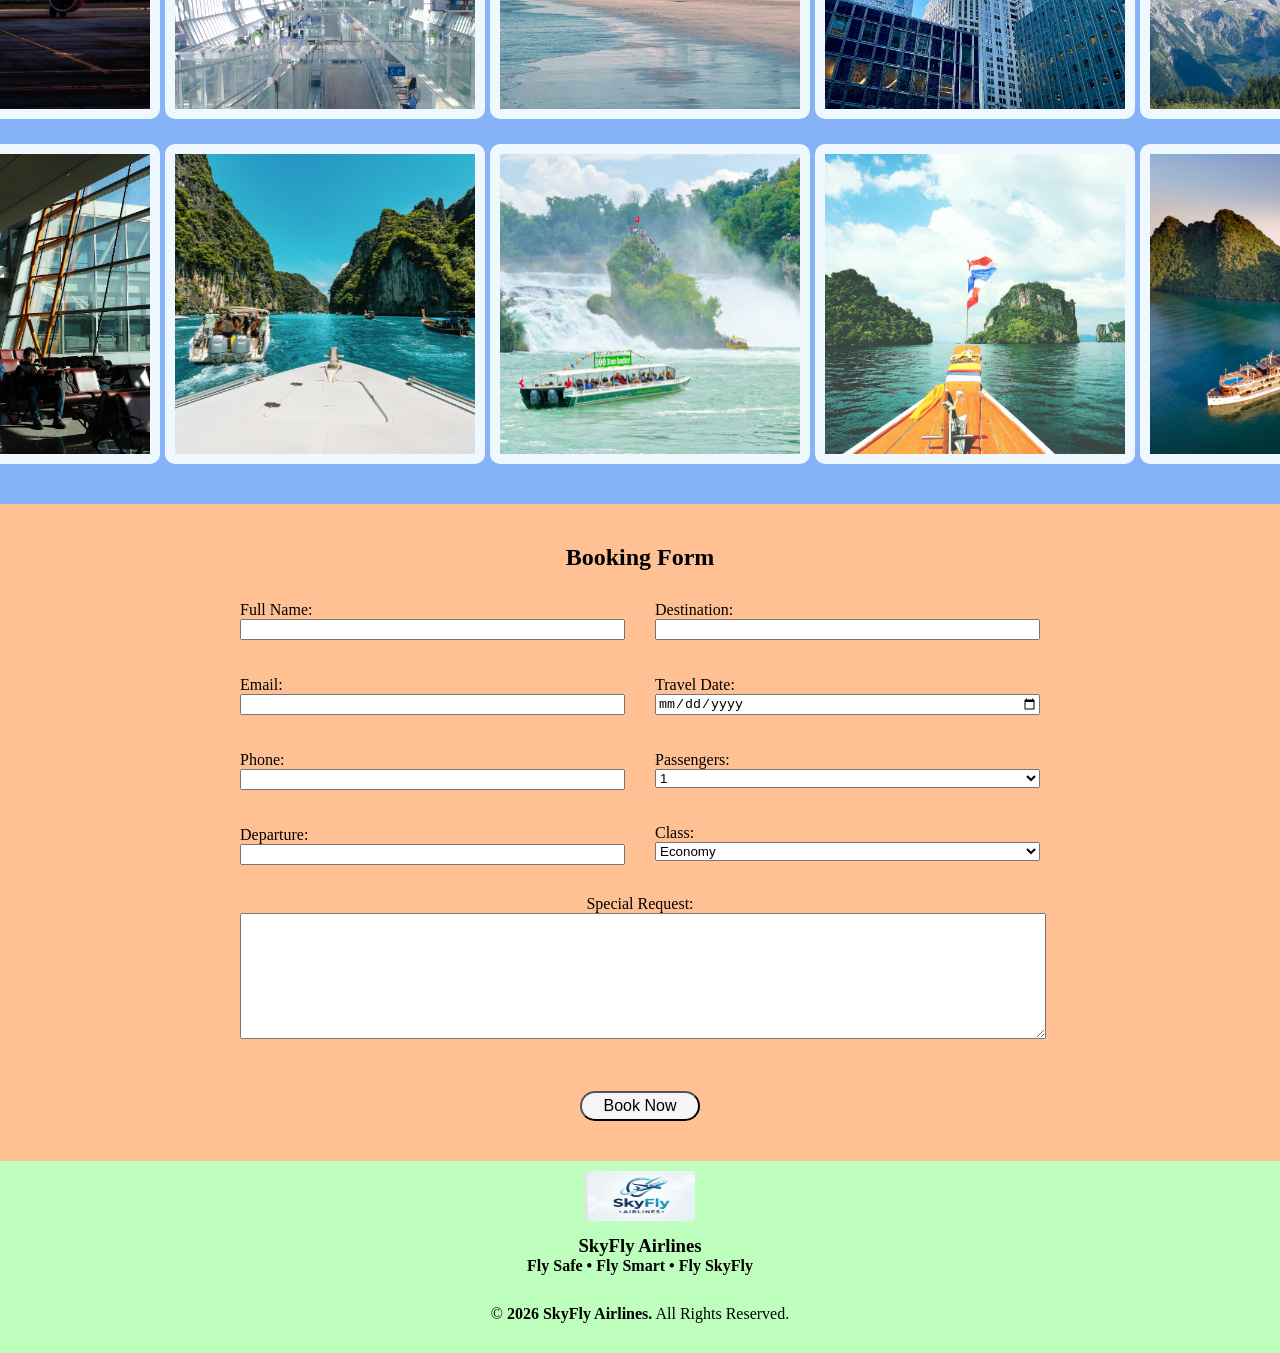
==== commit 6ec13008: "login and footer" ====
--- a/index.html
+++ b/index.html
@@ -182,7 +182,7 @@
                 <div class="gallery-2"><img src="images/usa(9).png" alt=""></div>
             </div>
          </section>
-
+<form>
          <section class="form">
 
     <h1>Booking Form</h1>
@@ -235,14 +235,17 @@
         <div class="request">
             <button>Book Now</button>
         </div>
-
     </div>
-
 </section>
-
+</form>
 
     <footer>
-
+        <section class="footer">
+            <img src="images/Gemini_Generated_Image_tm512btm512btm51.png" alt="">
+            <h3>SkyFly Airlines</h3>
+            <h4>Fly Safe • Fly Smart • Fly SkyFly</h4>
+            <p>© <strong>2026 SkyFly Airlines.</strong> All Rights Reserved.</p>
+        </section>
     </footer>
 </body>
 </html>
--- a/nav-css.css
+++ b/nav-css.css
@@ -320,4 +320,61 @@
 
 .request button:hover{
     background-color: #a095ff;
+}
+
+.login{
+    background-color: rgb(194, 128, 255);
+    height: 723px;
+    display: flex;
+    justify-content: center;
+    align-items: center;
+    
+}
+
+.login-1{
+    text-align: left;
+    background-color: #e8f1b1;
+    width: 350px;
+    padding: 30px;
+    display: grid;
+    grid-template-rows: repeat(5, 1fr);
+    justify-content: center;
+    border-radius: 10px;
+}
+
+
+.login-2{
+    margin-bottom:15px;
+}
+.login-1 h1{
+    text-align: center;
+}
+.login-1 input{
+    width:100%;
+    padding:10px;
+}
+
+.login-1 button{
+    width:100%;
+    padding:10px;
+    background:brown;
+    color:white;
+    border:none;
+    border-radius:3px;
+    margin-left: 10px;
+}
+
+.footer{
+    background-color: rgb(190, 255, 190);
+    text-align: center;
+    height: auto;
+}
+.footer img{
+    height: 50px;
+    width: 110px;
+    padding: 10px;
+}
+
+.footer p{
+    padding: 30px;
 }
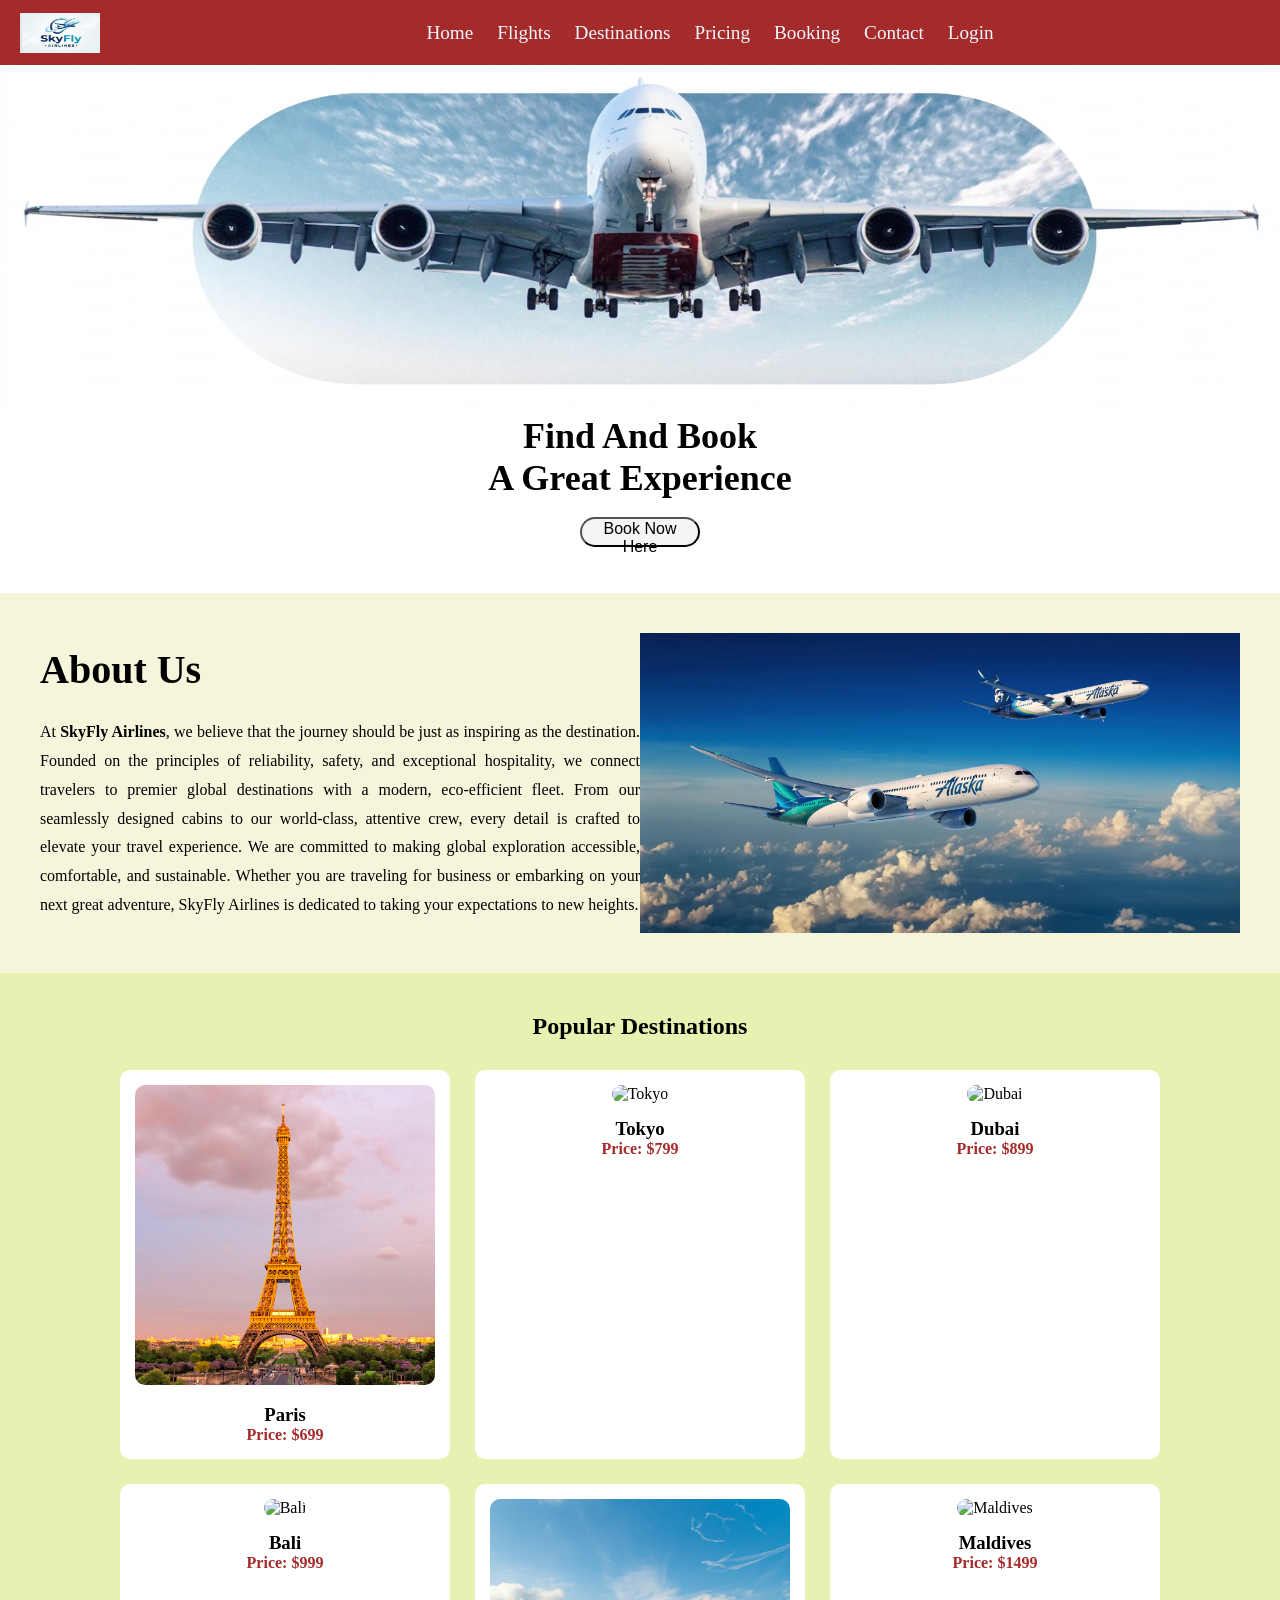
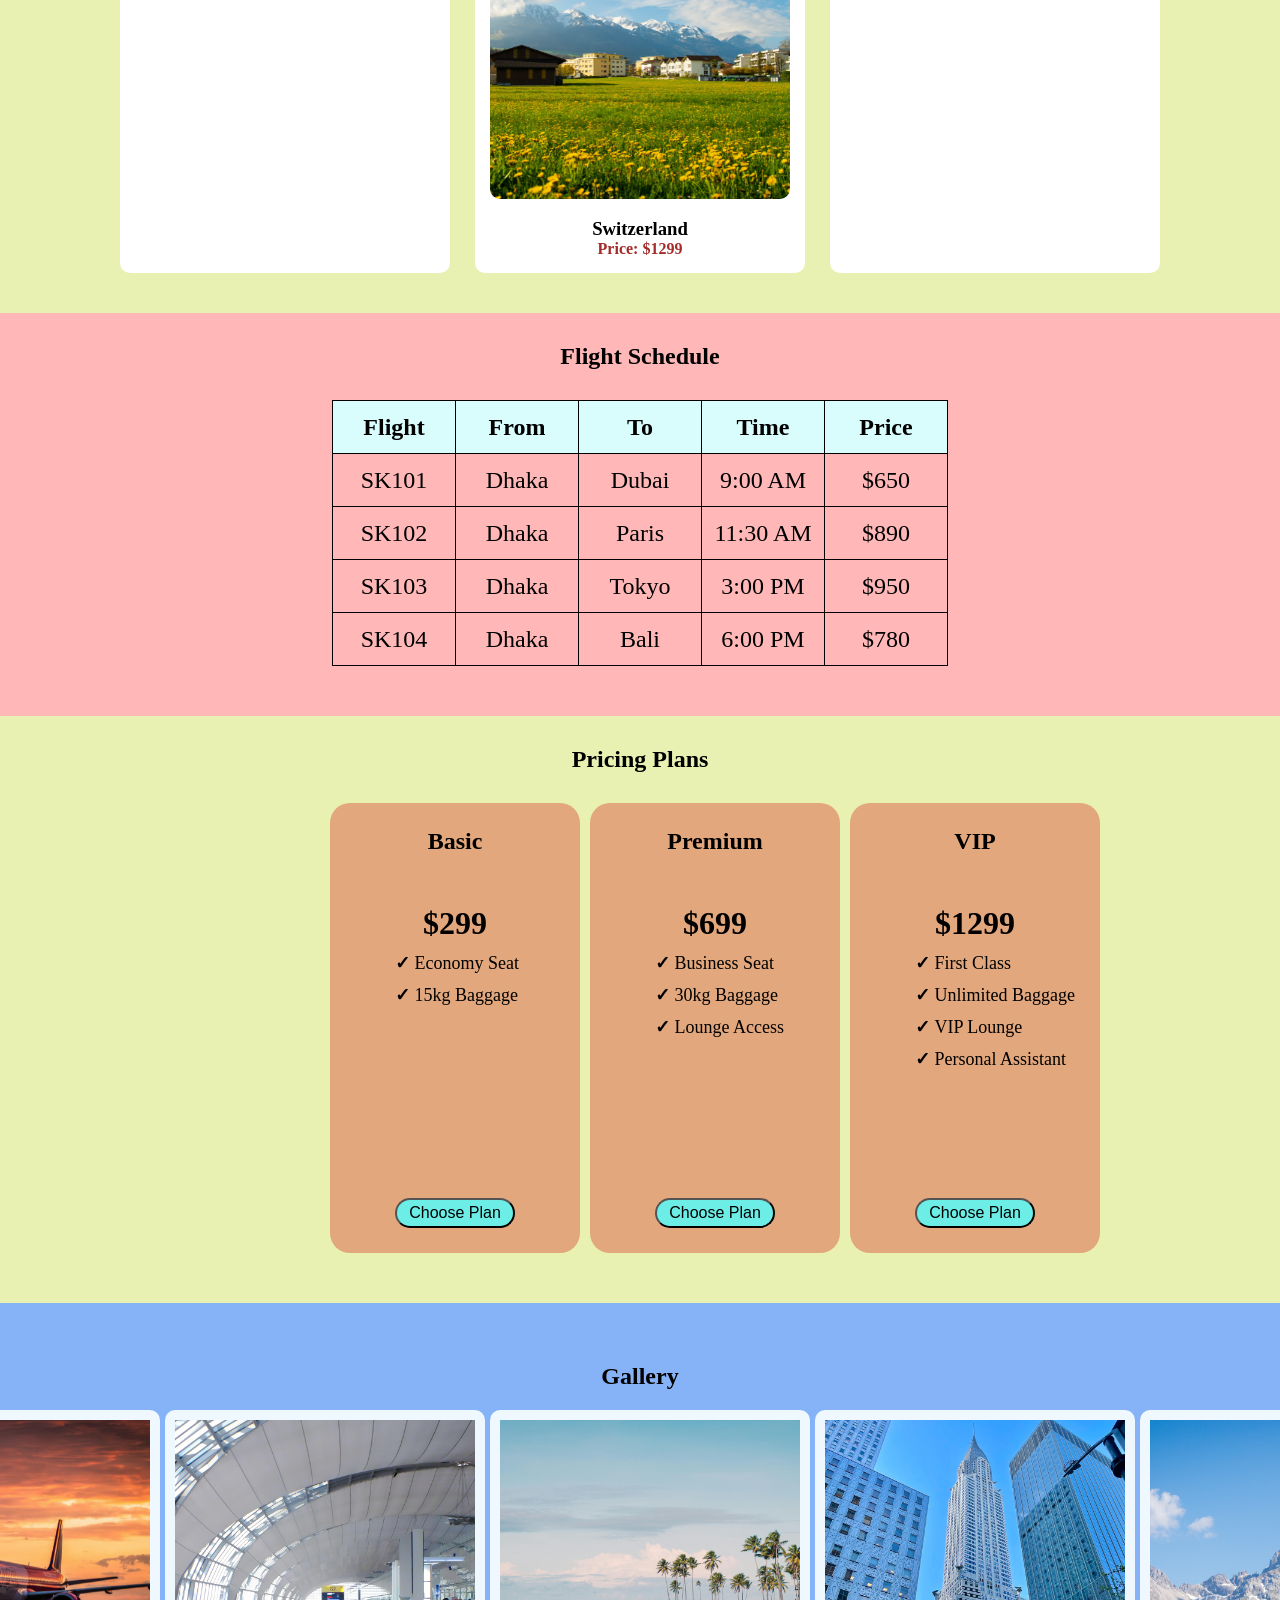
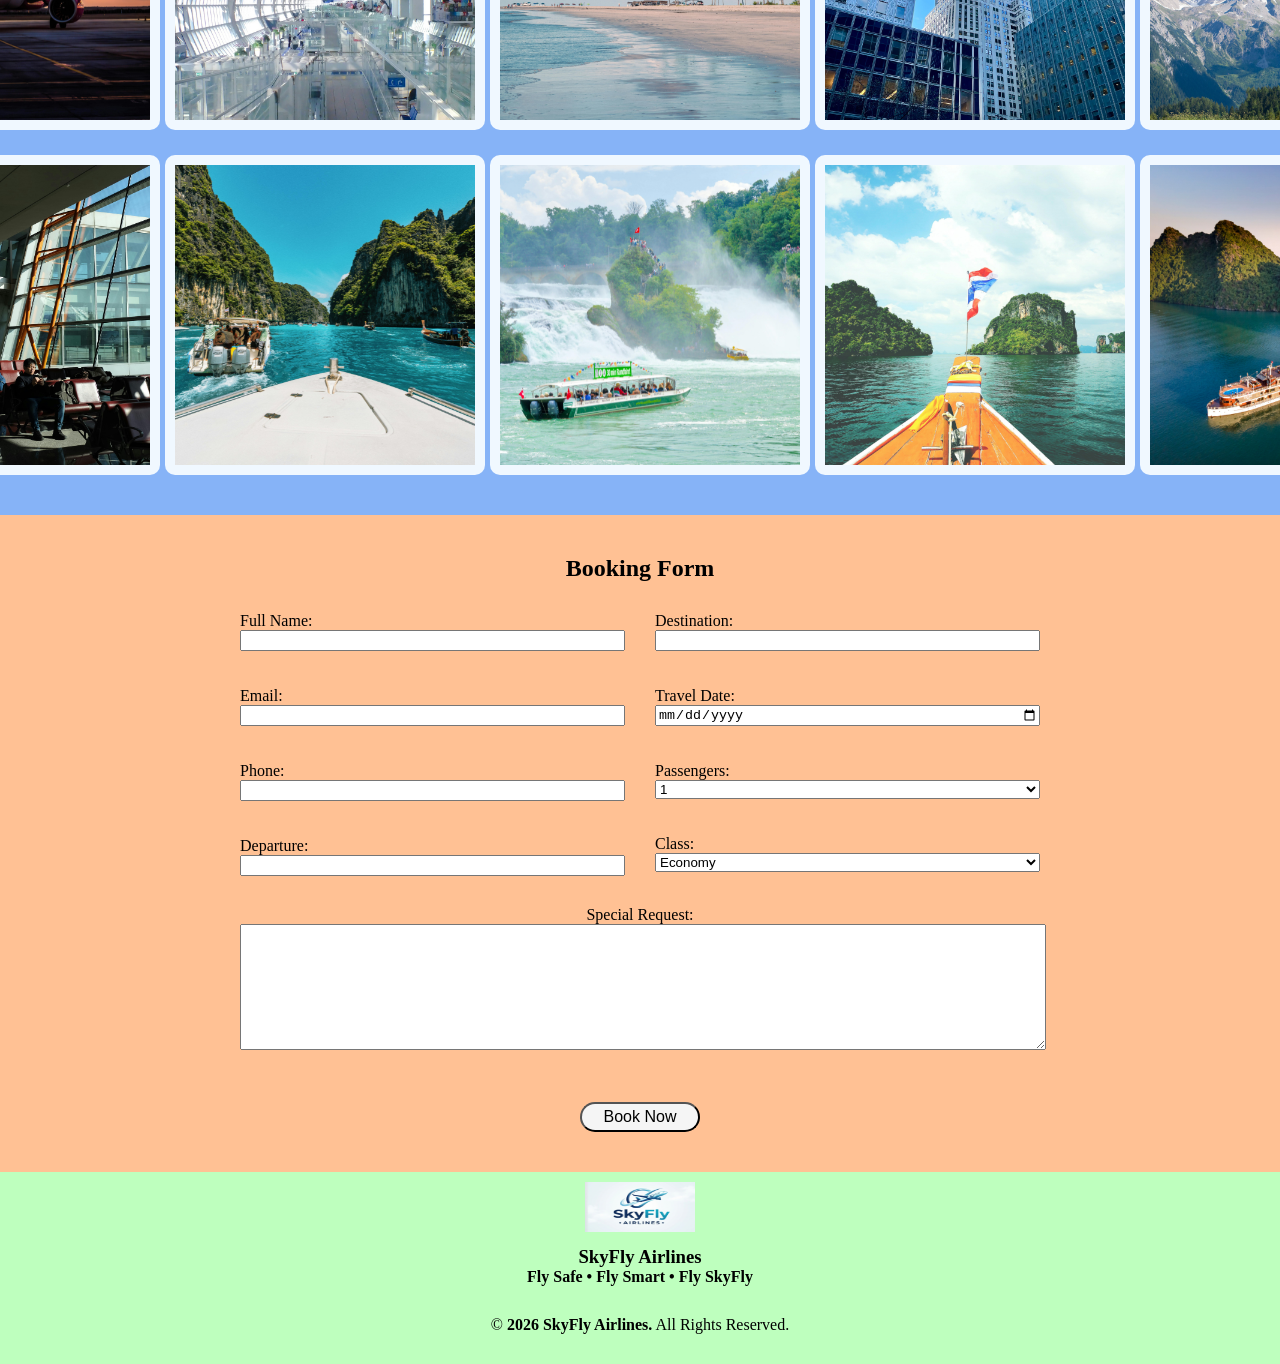
==== commit 4c3f87e8: "first commit" ====
--- a/index.html
+++ b/index.html
@@ -25,7 +25,8 @@
         <section class="hero">
             <div class="hero-img"><img src="images/airlines.png" alt=""></div>
             <div class="hero-txt"><h2>Find And Book <br>A Great Experience</h2>
-            <button>Book Now</button></div>
+            <button>Book Now Here
+            </button></div>
         </section>
 
         <section class="about">
--- a/nav-css.css
+++ b/nav-css.css
@@ -324,11 +324,10 @@
 
 .login{
     background-color: rgb(194, 128, 255);
-    height: 723px;
+    height: 100vh;
     display: flex;
     justify-content: center;
     align-items: center;
-    
 }
 
 .login-1{
@@ -377,4 +376,24 @@
 
 .footer p{
     padding: 30px;
+}
+
+.avb{
+    display: grid;
+    grid-template-rows: repeat(6);
+    justify-content: center;
+    
+}
+
+.avb-1{
+    background-color: #e8f1b1;
+}
+
+.avb-2{
+    background-color: rgb(255, 183, 183);
+    height: 100vh;
+    text-align: center;
+}
+.avb h1{
+    text-align: center;
 }
